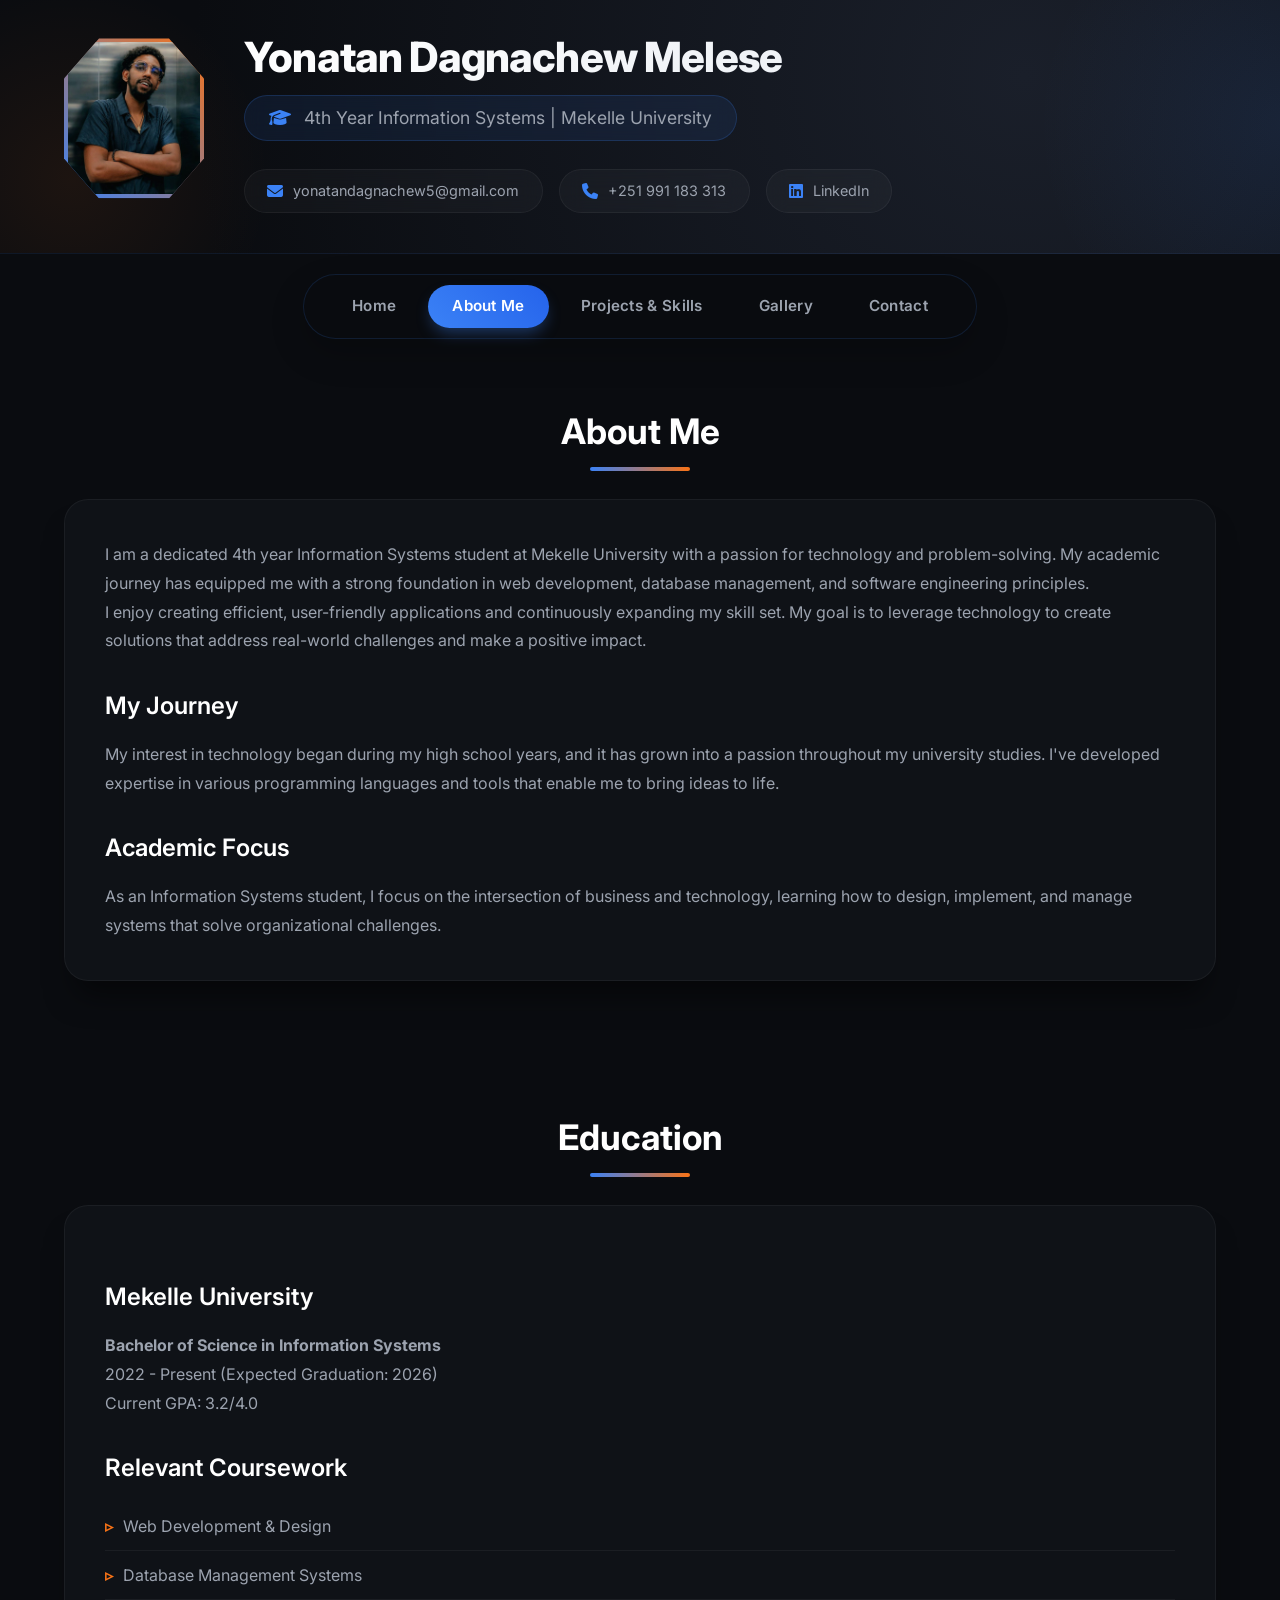
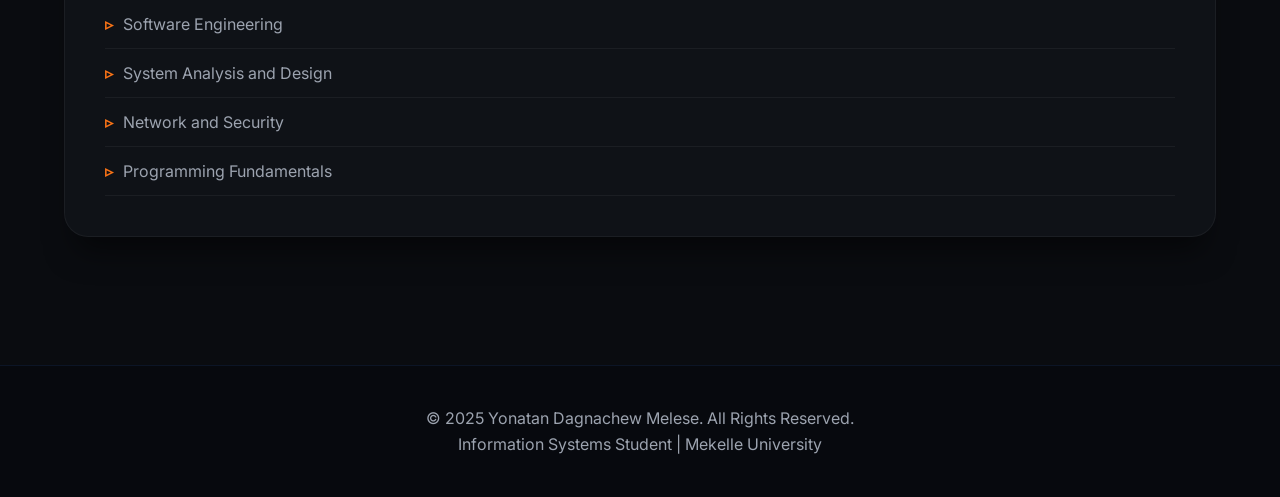
==== about-me.html @ 14392e96 "Initial commit - Portfolio 2026" ====
<!DOCTYPE html>
<html lang="en">
<head>
    <meta charset="UTF-8">
    <meta name="viewport" content="width=device-width, initial-scale=1.0">
    <title>About Me - Yonatan Dagnachew</title>
    <meta name="description" content="Learn about Yonatan Dagnachew Melese — his education, academic journey, and focus areas in Information Systems at Mekelle University.">
    <link rel="stylesheet" href="https://cdnjs.cloudflare.com/ajax/libs/font-awesome/6.4.0/css/all.min.css">
    <link rel="stylesheet" href="style.css">
</head>
<body>
      <header>
    <div class="container">
        <div class="profile-img">
            <img src="profile/my photo.jpg" alt="Yonatan Dagnachew">
        </div>
        <div class="header-info">
            <h1>Yonatan Dagnachew Melese</h1>
            <div class="subtitle">
                <i class="fas fa-graduation-cap" style="margin-right: 8px; color: var(--primary);"></i>
                4th Year Information Systems | Mekelle University
            </div>
            <div class="contact-info">
                <a href="mailto:yonatandagnachew5@gmail.com">
                    <i class="fas fa-envelope"></i> yonatandagnachew5@gmail.com
                </a>
                <a href="tel:+251991183313">
                    <i class="fas fa-phone"></i> +251 991 183 313
                </a>
                <a href="https://linkedin.com/in/yonatan-dagnachew" target="_blank" rel="noopener noreferrer">
                    <i class="fab fa-linkedin"></i> LinkedIn
                </a>
            </div>
        </div>
    </div>
</header>
    

    <nav>
        <button class="nav-toggle" aria-label="Toggle navigation" aria-expanded="false">
            <span></span>
            <span></span>
            <span></span>
        </button>
        <div class="nav-links">
            <a href="index.html">Home</a>
            <a href="about-me.html" class="active">About Me</a>
            <a href="project-skills.html">Projects & Skills</a>
            <a href="Gallery/gallery.html">Gallery</a>
            <a href="contact.html">Contact</a>
        </div>
    </nav>

    <main class="container">
        <section id="about">
            <h2>About Me</h2>
            <div class="about">
                <p>I am a dedicated 4th year Information Systems student at Mekelle University with a passion for technology and problem-solving. My academic journey has equipped me with a strong foundation in web development, database management, and software engineering principles.</p>
                
                <p>I enjoy creating efficient, user-friendly applications and continuously expanding my skill set. My goal is to leverage technology to create solutions that address real-world challenges and make a positive impact.</p>
                
                <h3>My Journey</h3>
                <p>My interest in technology began during my high school years, and it has grown into a passion throughout my university studies. I've developed expertise in various programming languages and tools that enable me to bring ideas to life.</p>
                
                <h3>Academic Focus</h3>
                <p>As an Information Systems student, I focus on the intersection of business and technology, learning how to design, implement, and manage systems that solve organizational challenges.</p>
            </div>
        </section>

        <section id="education">
            <h2>Education</h2>
            <div class="about">
                <h3>Mekelle University</h3>
                <p><strong>Bachelor of Science in Information Systems</strong><br>
                2022 - Present (Expected Graduation: 2026)<br>
                Current GPA: 3.2/4.0</p>
                
                <h3>Relevant Coursework</h3>
                <ul>
                    <li>Web Development & Design</li>
                    <li>Database Management Systems</li>
                    <li>Software Engineering</li>
                    <li>System Analysis and Design</li>
                    <li>Network and Security</li>
                    <li>Programming Fundamentals</li>
                </ul>
            </div>
        </section>
    </main>

    <footer>
        <div class="container">
            <p>&copy; 2025 Yonatan Dagnachew Melese. All Rights Reserved.</p>
            <p>Information Systems Student | Mekelle University</p>
        </div>
    </footer>
    <script src="nav.js"></script>
</body>
</html>
---- style.css ----
/* ===== MODERN PORTFOLIO - WITH YOUR PREFERRED PROFILE SHAPE ===== */
@import url('https://fonts.googleapis.com/css2?family=Inter:wght@300;400;600;700;800&display=swap');

* {
    margin: 0;
    padding: 0;
    box-sizing: border-box;
    font-family: 'Inter', sans-serif;
}

:root {
    --bg-dark: #0a0c10;
    --bg-card: #0f1217;
    --primary: #3b82f6;
    --primary-glow: #60a5fa;
    --accent: #f97316;
    --text-light: #f9fafb;
    --text-dim: #9ca3af;
    --glass-bg: rgba(255, 255, 255, 0.03);
    --glass-border: rgba(255, 255, 255, 0.05);
    --shadow: 0 25px 30px -12px rgba(0, 0, 0, 0.5);
    --border-glow: 0 0 15px rgba(59, 130, 246, 0.3);
}

body {
    background-color: var(--bg-dark);
    color: var(--text-light);
    line-height: 1.6;
}

.container {
    max-width: 1200px;
    margin: 0 auto;
    padding: 0 24px;
}

/* ===== MODERN HEADER - WITH YOUR PREFERRED SHAPE ===== */
header {
    background: radial-gradient(circle at 80% 30%, #1a1f2a, #0a0c10 80%);
    padding: 1.5rem 0 2.5rem 0;
    border-bottom: 1px solid rgba(59, 130, 246, 0.1);
    position: relative;
    overflow: hidden;
}

/* Animated gradient orbs */
header::before {
    content: '';
    position: absolute;
    top: -50%;
    right: -20%;
    width: 500px;
    height: 500px;
    background: radial-gradient(circle, rgba(59, 130, 246, 0.1), transparent 70%);
    border-radius: 50%;
    z-index: 0;
}

header::after {
    content: '';
    position: absolute;
    bottom: -50%;
    left: -10%;
    width: 400px;
    height: 400px;
    background: radial-gradient(circle, rgba(249, 115, 22, 0.08), transparent 70%);
    border-radius: 50%;
    z-index: 0;
}

header .container {
    display: flex;
    align-items: center;
    gap: 40px;
    position: relative;
    z-index: 2;
    flex-wrap: wrap;
}

/* YOUR PREFERRED PROFILE SHAPE - HEXAGON/CUT SHAPE - NOW FIXED */
.profile-img {
    width: 140px;
    height: 160px;
    clip-path: polygon(25% 0%, 75% 0%, 100% 25%, 100% 75%, 75% 100%, 25% 100%, 0% 75%, 0% 25%);
    border: 4px solid transparent;
    background: linear-gradient(45deg, var(--primary), var(--accent)) border-box;
    overflow: hidden;
    transition: all 0.4s ease;
    flex-shrink: 0;
    box-shadow: 0 0 30px rgba(59, 130, 246, 0.3);
}

.profile-img:hover {
    transform: scale(1.05) rotate(2deg);
    box-shadow: 0 0 40px rgba(249, 115, 22, 0.4);
}

.profile-img img {
    width: 100%;
    height: 100%;
    object-fit: cover;
    display: block;
}

.header-info {
    flex: 1;
}

h1 {
    font-size: 2.6rem;
    font-weight: 800;
    background: linear-gradient(135deg, #ffffff, #e2e8f0);
    -webkit-background-clip: text;
    -webkit-text-fill-color: transparent;
    margin-bottom: 0.3rem;
    letter-spacing: -0.02em;
}

.subtitle {
    font-size: 1.1rem;
    color: var(--text-dim);
    font-weight: 400;
    margin-bottom: 1.2rem;
    display: inline-block;
    background: rgba(59, 130, 246, 0.1);
    padding: 0.5rem 1.5rem;
    border-radius: 100px;
    backdrop-filter: blur(10px);
    border: 1px solid rgba(59, 130, 246, 0.2);
}

.contact-info {
    display: flex;
    flex-wrap: wrap;
    gap: 1rem;
    margin-top: 0.5rem;
}

.contact-info a {
    color: var(--text-dim);
    text-decoration: none;
    font-size: 0.9rem;
    display: inline-flex;
    align-items: center;
    gap: 10px;
    padding: 0.6rem 1.4rem;
    background: var(--glass-bg);
    border-radius: 100px;
    border: 1px solid var(--glass-border);
    backdrop-filter: blur(10px);
    transition: all 0.3s ease;
}

.contact-info a i {
    color: var(--primary);
    font-size: 1rem;
}

.contact-info a:hover {
    background: rgba(59, 130, 246, 0.1);
    border-color: var(--primary);
    color: white;
    transform: translateY(-3px);
    box-shadow: 0 10px 20px -5px rgba(59, 130, 246, 0.3);
}

/* ===== MODERN GLASS NAVIGATION ===== */
nav {
    background: rgba(10, 12, 16, 0.85);
    backdrop-filter: blur(20px);
    -webkit-backdrop-filter: blur(20px);
    padding: 0.6rem 1.5rem;
    position: sticky;
    top: 20px;
    z-index: 100;
    margin: 20px auto 0;
    width: fit-content;
    border-radius: 100px;
    border: 1px solid rgba(59, 130, 246, 0.15);
    box-shadow: 0 15px 35px rgba(0, 0, 0, 0.2);
    display: flex;
    align-items: center;
    gap: 0.5rem;
}

/* hamburger button — hidden on desktop */
.nav-toggle {
    display: none;
    flex-direction: column;
    justify-content: center;
    align-items: center;
    gap: 5px;
    width: 40px;
    height: 40px;
    background: none;
    border: none;
    cursor: pointer;
    padding: 4px;
    border-radius: 10px;
    transition: background 0.2s;
}

.nav-toggle:hover {
    background: rgba(59, 130, 246, 0.15);
}

.nav-toggle span {
    display: block;
    width: 22px;
    height: 2px;
    background: var(--text-light);
    border-radius: 2px;
    transition: all 0.3s ease;
    transform-origin: center;
}

/* X animation when open */
.nav-toggle.open span:nth-child(1) {
    transform: translateY(7px) rotate(45deg);
}
.nav-toggle.open span:nth-child(2) {
    opacity: 0;
    transform: scaleX(0);
}
.nav-toggle.open span:nth-child(3) {
    transform: translateY(-7px) rotate(-45deg);
}

.nav-links {
    display: flex;
    gap: 0.5rem;
    flex-wrap: wrap;
    justify-content: center;
}

nav a {
    color: var(--text-dim);
    text-decoration: none;
    font-weight: 600;
    font-size: 0.95rem;
    padding: 0.6rem 1.5rem;
    border-radius: 100px;
    transition: all 0.25s ease;
    letter-spacing: 0.3px;
    white-space: nowrap;
}

nav a:hover {
    color: white;
    background: rgba(59, 130, 246, 0.15);
}

nav a.active {
    color: white;
    background: linear-gradient(45deg, var(--primary), #2563eb);
    box-shadow: 0 8px 16px -4px rgba(59, 130, 246, 0.4);
}

/* ===== MOBILE NAV ===== */
@media (max-width: 640px) {
    nav {
        width: calc(100% - 32px);
        border-radius: 20px;
        top: 12px;
        padding: 0.6rem 1rem;
        flex-direction: column;
        align-items: stretch;
        gap: 0;
    }

    .nav-toggle {
        display: flex;
        align-self: flex-end;
    }

    .nav-links {
        display: none;
        flex-direction: column;
        gap: 0.3rem;
        padding-bottom: 0.5rem;
    }

    .nav-links.open {
        display: flex;
    }

    nav a {
        padding: 0.75rem 1rem;
        border-radius: 12px;
        font-size: 0.95rem;
        text-align: left;
    }
}

/* ===== SECTIONS ===== */
section {
    padding: 4rem 0;
}

section h2 {
    text-align: center;
    font-size: 2.2rem;
    font-weight: 700;
    margin-bottom: 2.5rem;
    color: white;
    position: relative;
}

section h2::after {
    content: '';
    position: absolute;
    bottom: -12px;
    left: 50%;
    transform: translateX(-50%);
    width: 100px;
    height: 4px;
    background: linear-gradient(90deg, var(--primary), var(--accent));
    border-radius: 4px;
}

.about {
    background: var(--bg-card);
    border-radius: 24px;
    padding: 2.5rem;
    box-shadow: var(--shadow);
    border: 1px solid rgba(255, 255, 255, 0.05);
    backdrop-filter: blur(10px);
    color: var(--text-dim);
    line-height: 1.8;
}

.about h3 {
    color: white;
    margin: 1.8rem 0 0.8rem 0;
    font-size: 1.5rem;
    font-weight: 600;
}

.about ul {
    list-style: none;
    padding: 0;
}

.about ul li {
    padding: 0.6rem 0;
    border-bottom: 1px solid rgba(255,255,255,0.05);
    display: flex;
    align-items: center;
    gap: 10px;
}

.about ul li::before {
    content: "▹";
    color: var(--accent);
    font-weight: bold;
}

/* ===== SKILLS CARDS ===== */
.skills-container {
    display: grid;
    grid-template-columns: repeat(auto-fit, minmax(300px, 1fr));
    gap: 2rem;
    margin-top: 2rem;
}

.skill-category {
    background: var(--bg-card);
    border-radius: 24px;
    padding: 2rem;
    box-shadow: var(--shadow);
    border: 1px solid rgba(255, 255, 255, 0.05);
    transition: transform 0.4s ease, border-color 0.3s;
}

.skill-category:hover {
    transform: translateY(-8px);
    border-color: var(--primary);
    box-shadow: 0 0 30px rgba(59, 130, 246, 0.15);
}

.skill-category h3 {
    color: var(--primary);
    margin-bottom: 1.5rem;
    display: flex;
    align-items: center;
    gap: 0.8rem;
    font-size: 1.4rem;
    font-weight: 700;
}

.skills-list {
    display: flex;
    flex-wrap: wrap;
    gap: 0.8rem;
}

.skill {
    background: rgba(59, 130, 246, 0.08);
    padding: 0.6rem 1.2rem;
    border-radius: 40px;
    font-size: 0.9rem;
    display: flex;
    align-items: center;
    gap: 0.6rem;
    color: var(--text-dim);
    border: 1px solid rgba(59, 130, 246, 0.2);
    transition: all 0.3s;
}

.skill:hover {
    background: var(--primary);
    color: black;
    border-color: var(--primary);
    transform: scale(1.05);
}

.skill i {
    color: inherit;
}

/* ===== PROJECTS GRID ===== */
.projects-grid {
    display: grid;
    grid-template-columns: repeat(auto-fit, minmax(340px, 1fr));
    gap: 2.5rem;
    margin-top: 2.5rem;
}

.project {
    background: var(--bg-card);
    border-radius: 24px;
    overflow: hidden;
    box-shadow: var(--shadow);
    border: 1px solid rgba(255,255,255,0.05);
    transition: all 0.4s;
    display: flex;
    flex-direction: column;
}

.project:hover {
    transform: translateY(-10px);
    border-color: var(--primary);
    box-shadow: 0 0 40px rgba(59, 130, 246, 0.2);
}

.project-img {
    background: linear-gradient(145deg, #0b1a2a, #0f1e2e);
    padding: 1.5rem;
    display: flex;
    flex-direction: column;
    gap: 12px;
}

/* Gallery image grid inside projects */
.project-img .image-row {
    display: grid;
    grid-template-columns: 1fr 1fr;
    gap: 12px;
}

.project-img img {
    width: 100%;
    height: 110px;
    object-fit: cover;
    border-radius: 12px;
    border: 2px solid rgba(255,255,255,0.1);
    transition: all 0.4s;
    box-shadow: 0 6px 10px rgba(0,0,0,0.3);
    cursor: pointer;
}

.project-img img:hover {
    transform: scale(1.05);
    border-color: var(--primary);
    box-shadow: 0 0 25px var(--primary);
    z-index: 2;
}

/* Clickable image links */
.project-img a {
    display: block;
    width: 100%;
    text-decoration: none;
}

.project-img a img {
    width: 100%;
    height: 110px;
    object-fit: cover;
    border-radius: 12px;
    border: 2px solid rgba(255,255,255,0.1);
    transition: all 0.4s;
}

.project-img a:hover img {
    transform: scale(1.05);
    border-color: var(--primary);
    box-shadow: 0 0 25px var(--primary);
}

.project-content {
    padding: 2rem;
    flex: 1;
}

.project h3 {
    color: white;
    font-size: 1.6rem;
    font-weight: 700;
    margin-bottom: 0.8rem;
}

.project p {
    color: var(--text-dim);
    margin-bottom: 1.2rem;
    font-size: 0.95rem;
}

.project-tech {
    display: flex;
    flex-wrap: wrap;
    gap: 0.6rem;
}

.tech-tag {
    background: rgba(249, 115, 22, 0.1);
    color: var(--accent);
    padding: 0.3rem 1rem;
    border-radius: 30px;
    font-size: 0.75rem;
    font-weight: 600;
    border: 1px solid rgba(249, 115, 22, 0.3);
    letter-spacing: 0.5px;
}

/* ===== CERTIFICATES ===== */
.certificates-container {
    display: grid;
    grid-template-columns: repeat(auto-fit, minmax(300px, 1fr));
    gap: 2rem;
    margin-top: 2rem;
}

.certificate {
    background: var(--bg-card);
    border-radius: 24px;
    overflow: hidden;
    box-shadow: var(--shadow);
    border: 1px solid rgba(255,255,255,0.05);
    transition: all 0.4s;
}

.certificate:hover {
    transform: translateY(-8px);
    border-color: var(--accent);
}

.certificate-img {
    height: 140px;
    background: linear-gradient(145deg, #162b36, #0f1e2e);
    display: flex;
    align-items: center;
    justify-content: center;
    color: var(--primary);
    font-size: 3rem;
}

.certificate-content {
    padding: 2rem;
}

.certificate h3 {
    color: white;
    font-size: 1.3rem;
    margin-bottom: 1rem;
}

.certificate p {
    color: var(--text-dim);
    margin-bottom: 0.6rem;
    font-size: 0.9rem;
}

.view-certificate {
    display: inline-block;
    margin-top: 1.2rem;
    padding: 0.7rem 1.5rem;
    background: linear-gradient(45deg, var(--primary), #2563eb);
    color: white;
    text-decoration: none;
    border-radius: 40px;
    font-size: 0.85rem;
    font-weight: 600;
    transition: all 0.3s;
    border: none;
    box-shadow: 0 6px 14px rgba(59, 130, 246, 0.2);
}

.view-certificate:hover {
    background: linear-gradient(45deg, var(--accent), #ea580c);
    transform: scale(1.05);
    box-shadow: 0 0 25px var(--accent);
}

/* ===== CONTACT FORM ===== */
.contact-form-section {
    margin-top: 3rem;
}

.contact-form {
    background: var(--bg-card);
    padding: 2.5rem;
    border-radius: 28px;
    box-shadow: var(--shadow);
    border: 1px solid rgba(255,255,255,0.05);
}

.form-row {
    display: grid;
    grid-template-columns: 1fr 1fr;
    gap: 1.5rem;
    margin-bottom: 1.5rem;
}

.form-group {
    margin-bottom: 1.8rem;
}

.form-group label {
    display: block;
    margin-bottom: 0.6rem;
    font-weight: 600;
    color: white;
    font-size: 0.95rem;
}

.form-group input,
.form-group textarea {
    width: 100%;
    padding: 1rem 1.2rem;
    background: rgba(0,0,0,0.3);
    border: 2px solid rgba(255,255,255,0.1);
    border-radius: 16px;
    font-size: 1rem;
    color: white;
    transition: all 0.3s;
}

.form-group input:focus,
.form-group textarea:focus {
    outline: none;
    border-color: var(--primary);
    background: rgba(59, 130, 246, 0.05);
    box-shadow: 0 0 0 4px rgba(59, 130, 246, 0.1);
}

.submit-btn {
    background: linear-gradient(45deg, var(--primary), #2563eb);
    color: white;
    padding: 1rem 2.2rem;
    border: none;
    border-radius: 40px;
    font-size: 1.1rem;
    font-weight: 700;
    cursor: pointer;
    transition: all 0.4s;
    display: inline-flex;
    align-items: center;
    gap: 12px;
    box-shadow: 0 10px 20px rgba(59, 130, 246, 0.3);
}

.submit-btn:hover {
    background: linear-gradient(45deg, var(--accent), #ea580c);
    transform: scale(1.05);
    box-shadow: 0 0 30px var(--accent);
}

.contact-link {
    color: var(--primary);
    text-decoration: none;
    font-weight: bold;
    display: inline-block;
    margin-top: 0.5rem;
    font-size: 1.1rem;
    transition: all 0.3s;
}

.contact-link:hover {
    color: var(--accent);
    transform: translateX(5px);
}

/* ===== ENHANCED GITHUB SECTION WITH STATS AND CARDS ===== */
.github-section {
    text-align: center;
    background: linear-gradient(145deg, #1a2234, #0f172a);
    padding: 3rem;
    border-radius: 40px;
    margin-top: 3rem;
    border: 1px solid rgba(59,130,246,0.2);
    position: relative;
    overflow: hidden;
}

/* Animated background effect */
.github-section::before {
    content: '';
    position: absolute;
    top: -50%;
    right: -20%;
    width: 400px;
    height: 400px;
    background: radial-gradient(circle, rgba(59, 130, 246, 0.1), transparent 70%);
    border-radius: 50%;
    z-index: 0;
}

.github-section::after {
    content: '';
    position: absolute;
    bottom: -50%;
    left: -10%;
    width: 300px;
    height: 300px;
    background: radial-gradient(circle, rgba(249, 115, 22, 0.08), transparent 70%);
    border-radius: 50%;
    z-index: 0;
}

.github-section > * {
    position: relative;
    z-index: 2;
}

.github-section h2 {
    font-size: 2.5rem;
    margin-bottom: 1rem;
    color: white;
    position: relative;
    display: inline-block;
}

.github-section h2::after {
    content: '';
    position: absolute;
    bottom: -10px;
    left: 50%;
    transform: translateX(-50%);
    width: 80px;
    height: 3px;
    background: linear-gradient(90deg, var(--primary), var(--accent));
    border-radius: 3px;
}

.github-section > p {
    font-size: 1.2rem;
    color: var(--text-dim);
    margin-bottom: 2rem;
    max-width: 600px;
    margin-left: auto;
    margin-right: auto;
}

/* GitHub Stats Card */
.github-stats {
    margin: 2rem auto;
    max-width: 500px;
    transition: transform 0.3s ease;
}

.github-stats:hover {
    transform: translateY(-5px);
}

.github-stats img {
    width: 100%;
    border-radius: 16px;
    box-shadow: 0 20px 30px -10px rgba(0, 0, 0, 0.5);
    border: 2px solid rgba(59, 130, 246, 0.3);
    transition: all 0.3s ease;
}

.github-stats img:hover {
    border-color: var(--primary);
    box-shadow: 0 0 30px rgba(59, 130, 246, 0.4);
}

/* GitHub Button */
.github-btn {
    display: inline-flex;
    align-items: center;
    justify-content: center;
    gap: 12px;
    padding: 1rem 2.5rem;
    background: linear-gradient(45deg, var(--primary), #2563eb);
    color: white;
    text-decoration: none;
    border-radius: 50px;
    font-weight: 700;
    font-size: 1.1rem;
    transition: all 0.3s ease;
    margin: 1.5rem 0;
    border: none;
    box-shadow: 0 10px 20px rgba(59, 130, 246, 0.3);
    position: relative;
    overflow: hidden;
}

.github-btn::before {
    content: '';
    position: absolute;
    top: 0;
    left: -100%;
    width: 100%;
    height: 100%;
    background: linear-gradient(90deg, transparent, rgba(255, 255, 255, 0.2), transparent);
    transition: left 0.5s ease;
}

.github-btn:hover {
    background: linear-gradient(45deg, var(--accent), #ea580c);
    transform: translateY(-3px) scale(1.05);
    box-shadow: 0 15px 30px rgba(249, 115, 22, 0.4);
}

.github-btn:hover::before {
    left: 100%;
}

.github-btn i {
    font-size: 1.3rem;
}

/* Featured Repositories Section */
.github-repos {
    margin-top: 3rem;
    text-align: left;
}

.github-repos h3 {
    font-size: 1.8rem;
    color: white;
    margin-bottom: 2rem;
    text-align: center;
    position: relative;
    display: inline-block;
    left: 50%;
    transform: translateX(-50%);
}

.github-repos h3::after {
    content: '';
    position: absolute;
    bottom: -8px;
    left: 0;
    width: 100%;
    height: 3px;
    background: linear-gradient(90deg, var(--primary), transparent);
    border-radius: 3px;
}

.repo-grid {
    display: grid;
    grid-template-columns: repeat(auto-fit, minmax(280px, 1fr));
    gap: 1.8rem;
    max-width: 1000px;
    margin: 0 auto;
}

.repo-card {
    background: rgba(255, 255, 255, 0.05);
    backdrop-filter: blur(10px);
    -webkit-backdrop-filter: blur(10px);
    padding: 2rem;
    border-radius: 24px;
    border: 1px solid rgba(59, 130, 246, 0.2);
    transition: all 0.4s ease;
    position: relative;
    overflow: hidden;
}

.repo-card::before {
    content: '';
    position: absolute;
    top: 0;
    left: 0;
    right: 0;
    height: 4px;
    background: linear-gradient(90deg, var(--primary), var(--accent));
    transform: scaleX(0);
    transition: transform 0.4s ease;
}

.repo-card:hover {
    transform: translateY(-8px);
    border-color: var(--primary);
    box-shadow: 0 20px 30px -10px rgba(59, 130, 246, 0.3);
    background: rgba(255, 255, 255, 0.08);
}

.repo-card:hover::before {
    transform: scaleX(1);
}

.repo-card i {
    font-size: 2.5rem;
    color: var(--primary);
    margin-bottom: 1.2rem;
    background: rgba(59, 130, 246, 0.1);
    padding: 0.8rem;
    border-radius: 16px;
}

.repo-card h4 {
    font-size: 1.3rem;
    color: white;
    margin-bottom: 0.8rem;
    font-weight: 700;
}

.repo-card p {
    color: var(--text-dim);
    font-size: 0.95rem;
    margin-bottom: 1.5rem;
    line-height: 1.6;
}

.repo-stats {
    display: flex;
    gap: 1rem;
    margin-bottom: 1.5rem;
    font-size: 0.85rem;
    color: var(--text-dim);
}

.repo-stats span {
    display: flex;
    align-items: center;
    gap: 5px;
}

.repo-stats i {
    font-size: 0.9rem;
    margin: 0;
    padding: 0;
    background: none;
    color: var(--accent);
}

.repo-card a {
    display: inline-flex;
    align-items: center;
    gap: 8px;
    color: var(--primary);
    text-decoration: none;
    font-weight: 600;
    font-size: 0.95rem;
    transition: all 0.3s ease;
}

.repo-card a:hover {
    color: var(--accent);
    gap: 12px;
}

.repo-card a i {
    font-size: 0.8rem;
    margin: 0;
    padding: 0;
    background: none;
    transition: transform 0.3s ease;
}

.repo-card a:hover i {
    transform: translateX(5px);
}

/* Alternative Simple Version */
.github-section.simple-version {
    background: linear-gradient(145deg, #1a2234, #0f172a);
    padding: 3rem;
    border-radius: 40px;
    text-align: center;
}

.github-section.simple-version a {
    display: inline-flex;
    align-items: center;
    gap: 12px;
    padding: 1rem 2.5rem;
    background: rgba(59, 130, 246, 0.1);
    color: white;
    text-decoration: none;
    border-radius: 50px;
    font-weight: 600;
    border: 2px solid var(--primary);
    transition: all 0.3s ease;
    margin-top: 1.5rem;
}

.github-section.simple-version a:hover {
    background: var(--primary);
    color: black;
    transform: translateY(-3px);
    box-shadow: 0 0 30px var(--primary);
}

.github-section.simple-version i {
    font-size: 1.5rem;
}

/* ===== COMING SOON ===== */
.coming-soon {
    text-align: center;
    margin-top: 2rem;
    margin-bottom: 2rem;
    padding: 3rem;
    background: linear-gradient(145deg, #1a2234, #0f172a);
    border-radius: 40px;
    border: 1px solid rgba(59,130,246,0.2);
}

.coming-soon i {
    font-size: 3rem;
    color: var(--primary);
    margin-bottom: 1rem;
}

.coming-soon h3 {
    color: white;
    font-size: 1.8rem;
    margin-bottom: 0.5rem;
}

.coming-soon p {
    color: var(--text-dim);
    max-width: 600px;
    margin: 0 auto;
}

/* ===== FOOTER ===== */
footer {
    background: #07090e;
    color: var(--text-dim);
    text-align: center;
    padding: 2.5rem 0;
    margin-top: 4rem;
    border-top: 1px solid rgba(59,130,246,0.1);
}

/* ===== LIGHTBOX ===== */
.lightbox {
    display: none;
    position: fixed;
    top: 0;
    left: 0;
    width: 100%;
    height: 100%;
    background: rgba(0,0,0,0.95);
    z-index: 1000;
    justify-content: center;
    align-items: center;
    flex-direction: column;
}

.lightbox.active {
    display: flex;
}

.lightbox img {
    max-width: 90%;
    max-height: 80%;
    object-fit: contain;
    border-radius: 8px;
    border: 2px solid var(--primary);
    box-shadow: 0 0 40px rgba(59,130,248,0.3);
}

.lightbox-close {
    position: absolute;
    top: 30px;
    right: 50px;
    color: white;
    font-size: 40px;
    cursor: pointer;
    transition: 0.3s;
}

.lightbox-close:hover {
    color: var(--accent);
    transform: scale(1.2);
}

.lightbox-caption {
    color: white;
    margin-top: 20px;
    font-size: 1.2rem;
}

/* Social media icons */
.social-links {
    display: flex;
    justify-content: center;
    gap: 2rem;
    margin-top: 2rem;
    flex-wrap: wrap;
}

.social-links a {
    color: var(--text-dim);
    font-size: 3rem;
    transition: all 0.3s;
    display: inline-block;
}

.social-links a:hover {
    color: var(--primary);
    transform: translateY(-5px) scale(1.1);
    text-shadow: 0 0 20px var(--primary);
}

/* ===== RESPONSIVE DESIGN ===== */
@media (max-width: 992px) {
    h1 {
        font-size: 2.2rem;
    }
    
    .projects-grid {
        grid-template-columns: repeat(auto-fit, minmax(300px, 1fr));
    }
}

@media (max-width: 768px) {
    header .container {
        flex-direction: column;
        text-align: center;
        gap: 20px;
    }
    
    .contact-info {
        justify-content: center;
    }
    
    h1 {
        font-size: 2rem;
    }
    
    .subtitle {
        font-size: 1rem;
        padding: 0.4rem 1.2rem;
    }
    
    .profile-img {
        width: 120px;
        height: 140px;
    }
    
    nav {
        border-radius: 20px;
        width: 90%;
        padding: 0.8rem;
    }
    
    nav a {
        padding: 0.5rem 1rem;
        font-size: 0.85rem;
    }
    section h2 {
        font-size: 1.8rem;
    }
    
    .skills-container, 
    .projects-grid, 
    .certificates-container {
        grid-template-columns: 1fr;
    }
    
    .form-row {
        grid-template-columns: 1fr;
        gap: 0;
    }
    
    .project-img .image-row {
        grid-template-columns: 1fr;
    }
    
    .project-img a img {
        height: 180px;
    }
    
    .lightbox-close {
        top: 20px;
        right: 30px;
        font-size: 35px;
    }
    
    /* GitHub section responsive */
    .github-section {
        padding: 2rem 1.5rem;
    }
    
    .github-section h2 {
        font-size: 2rem;
    }
    
    .github-section > p {
        font-size: 1rem;
    }
    
    .repo-grid {
        grid-template-columns: 1fr;
        gap: 1.2rem;
    }
    
    .repo-card {
        padding: 1.5rem;
    }
    
    .github-btn {
        padding: 0.8rem 2rem;
        font-size: 1rem;
    }
}

@media (max-width: 480px) {
    h1 {
        font-size: 1.8rem;
    }
    
    .container {
        padding: 0 16px;
    }
    
    nav a {
        padding: 0.4rem 0.8rem;
        font-size: 0.8rem;
    }
    
    .contact-info a {
        padding: 0.5rem 1rem;
        font-size: 0.8rem;
        width: 100%;
        justify-content: center;
    }
    
    .project-img a img {
        height: 160px;
    }
    
    .github-section,
    .coming-soon {
        padding: 1.5rem 1rem;
    }
    
    .github-section h2 {
        font-size: 1.6rem;
    }
    
    .repo-stats {
        flex-wrap: wrap;
    }
    
    .github-stats img {
        border-radius: 12px;
    }
    
    .github-section.simple-version {
        padding: 2rem 1.5rem;
    }
}

/* ===== SOCIAL CARDS SECTION ===== */
.socials-section {
    margin-top: 3rem;
}

.socials-section h2 {
    text-align: center;
    font-size: 2.2rem;
    font-weight: 700;
    color: white;
    margin-bottom: 0.8rem;
}

.socials-subtitle {
    text-align: center;
    color: var(--text-dim);
    font-size: 1.05rem;
    margin-bottom: 2.5rem;
}

.socials-grid {
    display: flex;
    flex-direction: column;
    gap: 1.2rem;
    max-width: 700px;
    margin: 0 auto;
}

.social-card {
    display: flex;
    align-items: center;
    gap: 1.5rem;
    background: var(--bg-card);
    border: 1px solid rgba(255, 255, 255, 0.05);
    border-radius: 20px;
    padding: 1.4rem 1.8rem;
    text-decoration: none;
    transition: all 0.3s ease;
    position: relative;
    overflow: hidden;
}

.social-card:hover {
    transform: translateX(8px);
    border-color: var(--primary);
    box-shadow: 0 10px 30px rgba(59, 130, 246, 0.15);
}

.social-icon {
    width: 56px;
    height: 56px;
    border-radius: 16px;
    display: flex;
    align-items: center;
    justify-content: center;
    font-size: 1.6rem;
    flex-shrink: 0;
    color: white;
}

.github-color    { background: #24292e; }
.linkedin-color  { background: #0077b5; }
.instagram-color { background: linear-gradient(45deg, #f09433, #e6683c, #dc2743, #cc2366, #bc1888); }
.gmail-color     { background: #ea4335; }
.whatsapp-color  { background: #25d366; }

.social-info {
    flex: 1;
}

.social-info h3 {
    color: white;
    font-size: 1.1rem;
    font-weight: 700;
    margin-bottom: 0.2rem;
}

.social-info p {
    color: var(--text-dim);
    font-size: 0.85rem;
    margin-bottom: 0.2rem;
}

.social-info span {
    color: var(--primary);
    font-size: 0.8rem;
    font-weight: 500;
}

.social-arrow {
    color: var(--text-dim);
    font-size: 1rem;
    transition: all 0.3s ease;
}

.social-card:hover .social-arrow {
    color: var(--primary);
    transform: translateX(4px);
}

@media (max-width: 480px) {
    .social-card {
        padding: 1.1rem 1.2rem;
        gap: 1rem;
    }

    .social-icon {
        width: 46px;
        height: 46px;
        font-size: 1.3rem;
        border-radius: 12px;
    }

    .social-info h3 {
        font-size: 1rem;
    }

    .social-info span {
        font-size: 0.75rem;
    }
}
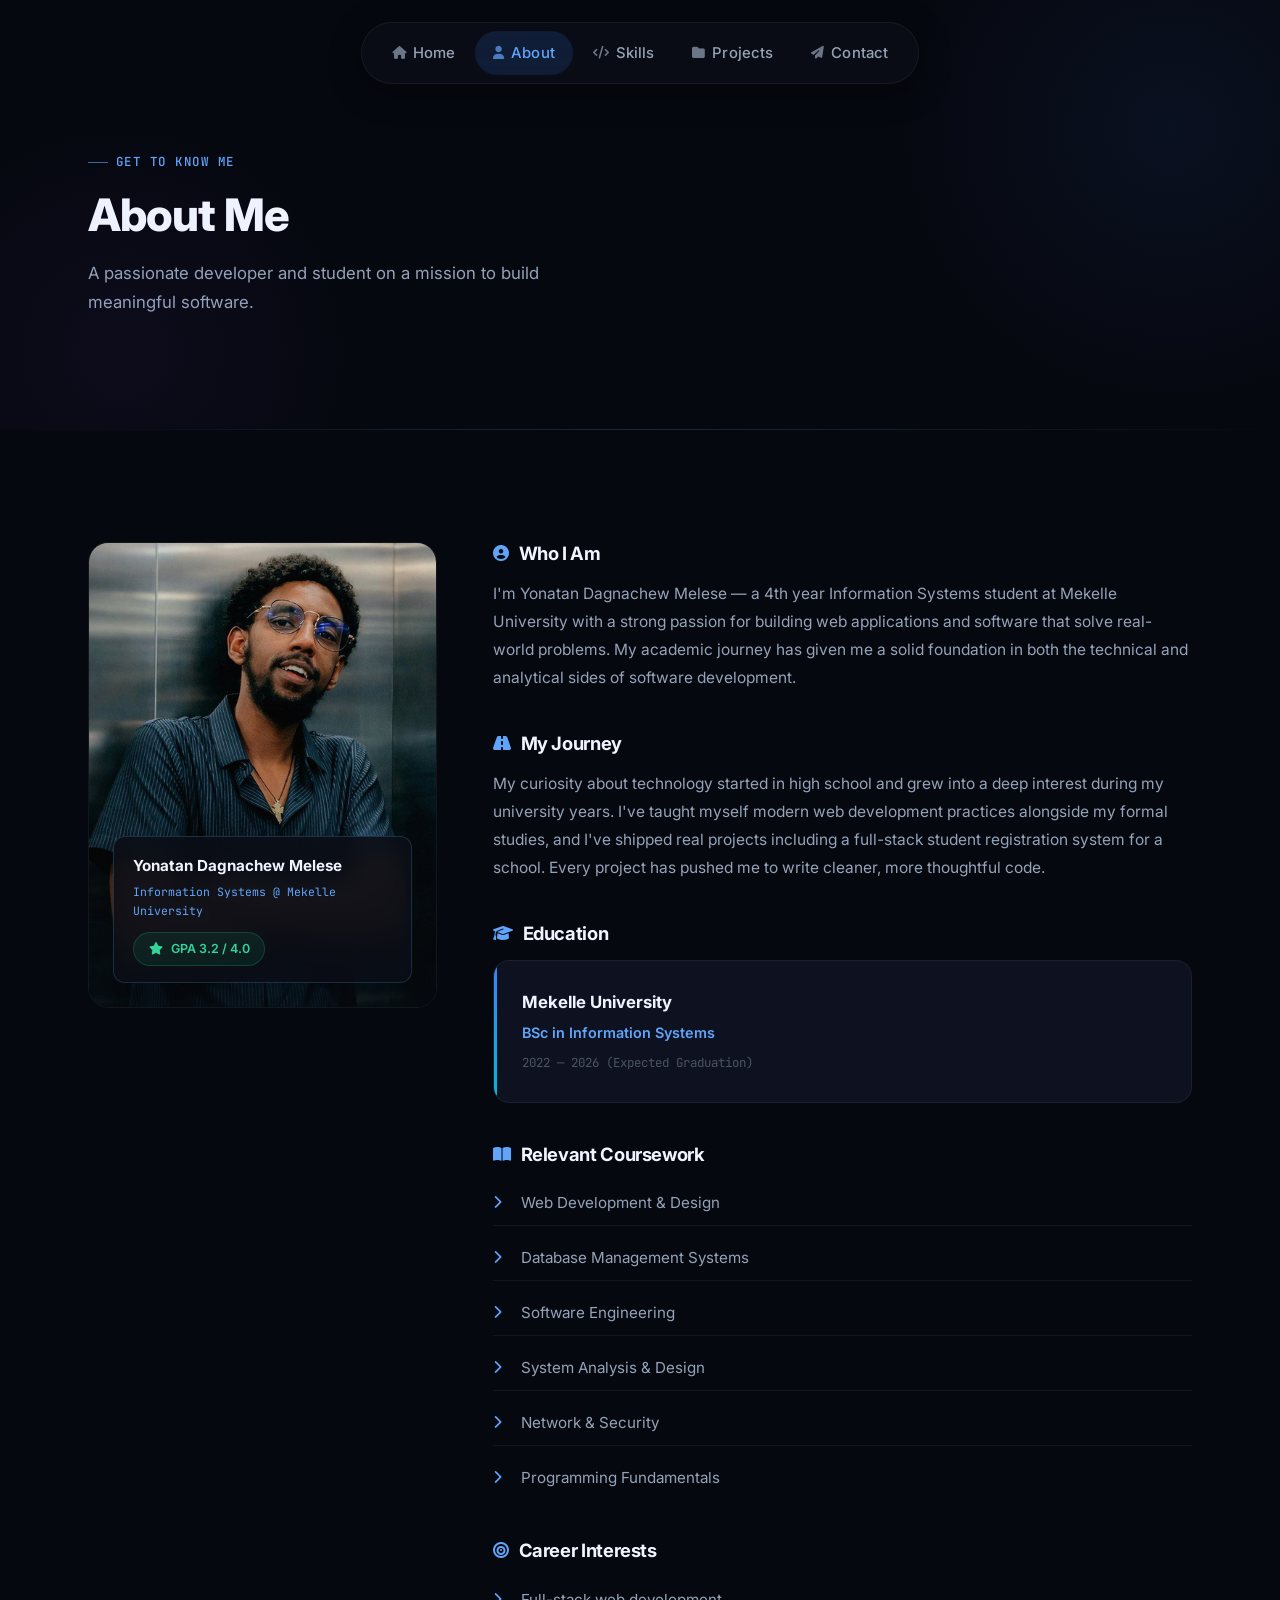
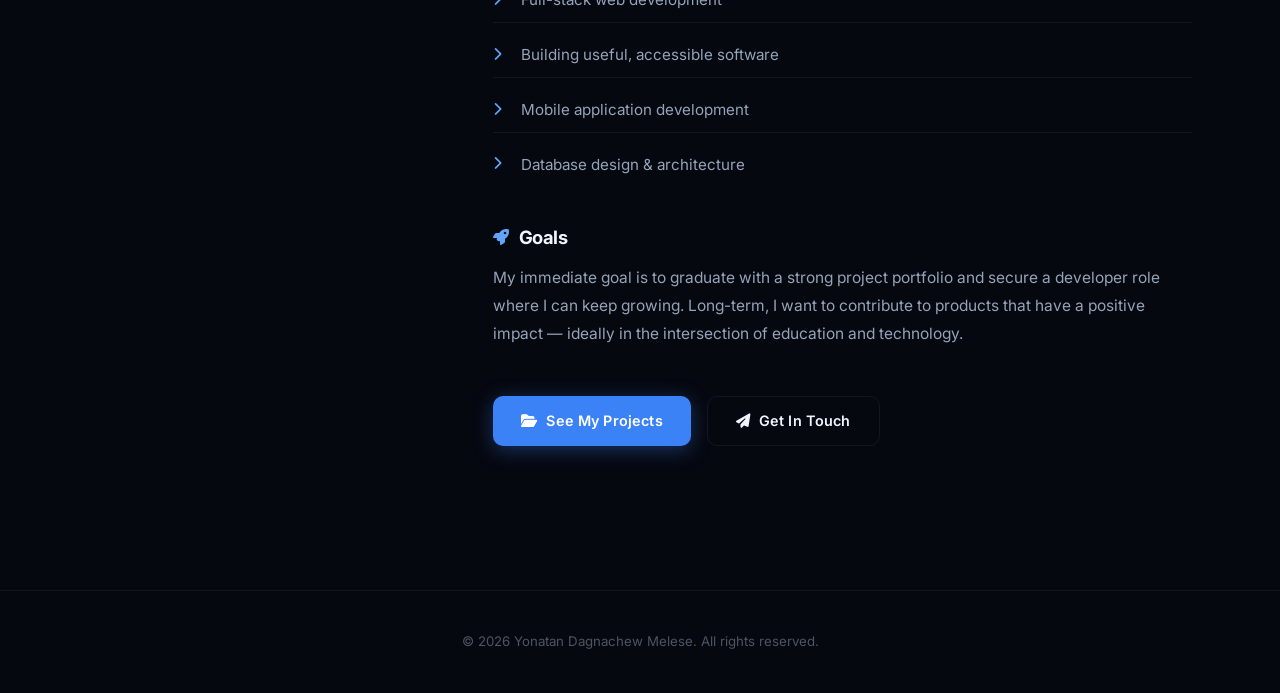
==== commit ab7d0b96: "Redesign: premium portfolio with projects, skills, gallery merge, new nav & card layouts" ====
--- a/about-me.html
+++ b/about-me.html
@@ -1,99 +1,158 @@
 <!DOCTYPE html>
 <html lang="en">
 <head>
-    <meta charset="UTF-8">
-    <meta name="viewport" content="width=device-width, initial-scale=1.0">
-    <title>About Me - Yonatan Dagnachew</title>
-    <meta name="description" content="Learn about Yonatan Dagnachew Melese — his education, academic journey, and focus areas in Information Systems at Mekelle University.">
-    <link rel="stylesheet" href="https://cdnjs.cloudflare.com/ajax/libs/font-awesome/6.4.0/css/all.min.css">
-    <link rel="stylesheet" href="style.css">
+  <meta charset="UTF-8">
+  <meta name="viewport" content="width=device-width, initial-scale=1.0">
+  <title>About — Yonatan Dagnachew</title>
+  <meta name="description" content="Learn about Yonatan Dagnachew Melese — education, background, and development journey.">
+  <link rel="stylesheet" href="https://cdnjs.cloudflare.com/ajax/libs/font-awesome/6.4.0/css/all.min.css">
+  <link rel="stylesheet" href="style.css">
 </head>
 <body>
-      <header>
+
+  <!-- NAVBAR -->
+  <nav id="navbar">
     <div class="container">
-        <div class="profile-img">
+      <div class="nav-inner">
+        <button class="nav-toggle" aria-label="Toggle navigation" aria-expanded="false">
+          <span></span><span></span><span></span>
+        </button>
+        <div class="nav-pill">
+          <ul class="nav-links" role="list">
+            <li><a href="index.html"><i class="fas fa-house"></i> Home</a></li>
+            <li><a href="about-me.html" class="active"><i class="fas fa-user"></i> About</a></li>
+            <li><a href="project-skills.html"><i class="fas fa-code"></i> Skills</a></li>
+            <li><a href="projects.html"><i class="fas fa-folder"></i> Projects</a></li>
+            <li><a href="contact.html"><i class="fas fa-paper-plane"></i> Contact</a></li>
+          </ul>
+
+        </div>
+      </div>
+    </div>
+  </nav>
+
+  <!-- PAGE HEADER -->
+  <div class="page-header">
+    <div class="container">
+      <div class="section-label">Get to know me</div>
+      <h1 class="section-title">About Me</h1>
+      <p class="section-subtitle">A passionate developer and student on a mission to build meaningful software.</p>
+    </div>
+  </div>
+
+  <div class="divider"></div>
+
+  <!-- ABOUT SECTION -->
+  <section style="padding: var(--section-py) 0;">
+    <div class="container">
+      <div class="about-grid">
+
+        <!-- Photo column -->
+        <div class="about-photo-wrap reveal">
+          <div class="about-photo">
             <img src="profile/my photo.jpg" alt="Yonatan Dagnachew">
+            <div class="about-photo-badge">
+              <div class="name">Yonatan Dagnachew Melese</div>
+              <div class="role">Information Systems @ Mekelle University</div>
+              <div class="about-gpa"><i class="fas fa-star"></i> GPA 3.2 / 4.0</div>
+            </div>
+          </div>
         </div>
-        <div class="header-info">
-            <h1>Yonatan Dagnachew Melese</h1>
-            <div class="subtitle">
-                <i class="fas fa-graduation-cap" style="margin-right: 8px; color: var(--primary);"></i>
-                4th Year Information Systems | Mekelle University
+
+        <!-- Body column -->
+        <div class="about-body">
+
+          <div class="about-block reveal reveal-delay-1">
+            <h3><i class="fas fa-user-circle"></i> Who I Am</h3>
+            <p>
+              I'm Yonatan Dagnachew Melese — a 4th year Information Systems student at Mekelle University
+              with a strong passion for building web applications and software that solve real-world problems.
+              My academic journey has given me a solid foundation in both the technical and analytical sides
+              of software development.
+            </p>
+          </div>
+
+          <div class="about-block reveal reveal-delay-2">
+            <h3><i class="fas fa-road"></i> My Journey</h3>
+            <p>
+              My curiosity about technology started in high school and grew into a deep interest during my
+              university years. I've taught myself modern web development practices alongside my formal studies,
+              and I've shipped real projects including a full-stack student registration system for a school.
+              Every project has pushed me to write cleaner, more thoughtful code.
+            </p>
+          </div>
+
+          <div class="about-block reveal reveal-delay-3">
+            <h3><i class="fas fa-graduation-cap"></i> Education</h3>
+            <div class="edu-card">
+              <div class="school">Mekelle University</div>
+              <div class="degree">BSc in Information Systems</div>
+              <div class="years">2022 — 2026 (Expected Graduation)</div>
             </div>
-            <div class="contact-info">
-                <a href="mailto:yonatandagnachew5@gmail.com">
-                    <i class="fas fa-envelope"></i> yonatandagnachew5@gmail.com
-                </a>
-                <a href="tel:+251991183313">
-                    <i class="fas fa-phone"></i> +251 991 183 313
-                </a>
-                <a href="https://linkedin.com/in/yonatan-dagnachew" target="_blank" rel="noopener noreferrer">
-                    <i class="fab fa-linkedin"></i> LinkedIn
-                </a>
-            </div>
+          </div>
+
+          <div class="about-block reveal reveal-delay-4">
+            <h3><i class="fas fa-book-open"></i> Relevant Coursework</h3>
+            <ul class="about-list">
+              <li><i class="fas fa-chevron-right"></i> Web Development &amp; Design</li>
+              <li><i class="fas fa-chevron-right"></i> Database Management Systems</li>
+              <li><i class="fas fa-chevron-right"></i> Software Engineering</li>
+              <li><i class="fas fa-chevron-right"></i> System Analysis &amp; Design</li>
+              <li><i class="fas fa-chevron-right"></i> Network &amp; Security</li>
+              <li><i class="fas fa-chevron-right"></i> Programming Fundamentals</li>
+            </ul>
+          </div>
+
+          <div class="about-block reveal">
+            <h3><i class="fas fa-bullseye"></i> Career Interests</h3>
+            <ul class="about-list">
+              <li><i class="fas fa-chevron-right"></i> Full-stack web development</li>
+              <li><i class="fas fa-chevron-right"></i> Building useful, accessible software</li>
+              <li><i class="fas fa-chevron-right"></i> Mobile application development</li>
+              <li><i class="fas fa-chevron-right"></i> Database design &amp; architecture</li>
+            </ul>
+          </div>
+
+          <div class="about-block reveal">
+            <h3><i class="fas fa-rocket"></i> Goals</h3>
+            <p>
+              My immediate goal is to graduate with a strong project portfolio and secure a developer role
+              where I can keep growing. Long-term, I want to contribute to products that have a positive
+              impact — ideally in the intersection of education and technology.
+            </p>
+          </div>
+
+          <div class="reveal" style="display:flex; gap:1rem; flex-wrap:wrap; margin-top:0.5rem;">
+            <a href="projects.html" class="btn btn-primary">
+              <i class="fas fa-folder-open"></i> See My Projects
+            </a>
+            <a href="contact.html" class="btn btn-ghost">
+              <i class="fas fa-paper-plane"></i> Get In Touch
+            </a>
+          </div>
+
         </div>
+      </div>
     </div>
-</header>
-    
+  </section>
 
-    <nav>
-        <button class="nav-toggle" aria-label="Toggle navigation" aria-expanded="false">
-            <span></span>
-            <span></span>
-            <span></span>
-        </button>
-        <div class="nav-links">
-            <a href="index.html">Home</a>
-            <a href="about-me.html" class="active">About Me</a>
-            <a href="project-skills.html">Projects & Skills</a>
-            <a href="Gallery/gallery.html">Gallery</a>
-            <a href="contact.html">Contact</a>
-        </div>
-    </nav>
+  <!-- FOOTER -->
+  <footer>
+    <div class="container">
+      <div class="footer-inner">
+        <p class="footer-text">&copy; 2026 Yonatan Dagnachew Melese. All rights reserved.</p>
+      </div>
+    </div>
+  </footer>
 
-    <main class="container">
-        <section id="about">
-            <h2>About Me</h2>
-            <div class="about">
-                <p>I am a dedicated 4th year Information Systems student at Mekelle University with a passion for technology and problem-solving. My academic journey has equipped me with a strong foundation in web development, database management, and software engineering principles.</p>
-                
-                <p>I enjoy creating efficient, user-friendly applications and continuously expanding my skill set. My goal is to leverage technology to create solutions that address real-world challenges and make a positive impact.</p>
-                
-                <h3>My Journey</h3>
-                <p>My interest in technology began during my high school years, and it has grown into a passion throughout my university studies. I've developed expertise in various programming languages and tools that enable me to bring ideas to life.</p>
-                
-                <h3>Academic Focus</h3>
-                <p>As an Information Systems student, I focus on the intersection of business and technology, learning how to design, implement, and manage systems that solve organizational challenges.</p>
-            </div>
-        </section>
+  <!-- Lightbox -->
+  <div id="lightbox" class="lightbox" role="dialog" aria-modal="true" aria-label="Image viewer">
+    <button class="lightbox-close" aria-label="Close"><i class="fas fa-times"></i></button>
+    <img src="" alt="Lightbox image">
+    <p class="lightbox-caption"></p>
+  </div>
 
-        <section id="education">
-            <h2>Education</h2>
-            <div class="about">
-                <h3>Mekelle University</h3>
-                <p><strong>Bachelor of Science in Information Systems</strong><br>
-                2022 - Present (Expected Graduation: 2026)<br>
-                Current GPA: 3.2/4.0</p>
-                
-                <h3>Relevant Coursework</h3>
-                <ul>
-                    <li>Web Development & Design</li>
-                    <li>Database Management Systems</li>
-                    <li>Software Engineering</li>
-                    <li>System Analysis and Design</li>
-                    <li>Network and Security</li>
-                    <li>Programming Fundamentals</li>
-                </ul>
-            </div>
-        </section>
-    </main>
-
-    <footer>
-        <div class="container">
-            <p>&copy; 2025 Yonatan Dagnachew Melese. All Rights Reserved.</p>
-            <p>Information Systems Student | Mekelle University</p>
-        </div>
-    </footer>
-    <script src="nav.js"></script>
+  <script src="nav.js"></script>
+  <script src="script.js"></script>
 </body>
-</html>+</html>
--- a/style.css
+++ b/style.css
@@ -1,1393 +1,2067 @@
-/* ===== MODERN PORTFOLIO - WITH YOUR PREFERRED PROFILE SHAPE ===== */
-@import url('https://fonts.googleapis.com/css2?family=Inter:wght@300;400;600;700;800&display=swap');
-
-* {
-    margin: 0;
-    padding: 0;
-    box-sizing: border-box;
-    font-family: 'Inter', sans-serif;
+/* ============================================================
+   YONATAN DAGNACHEW — PREMIUM PORTFOLIO DESIGN SYSTEM
+   ============================================================ */
+
+@import url('https://fonts.googleapis.com/css2?family=Inter:wght@300;400;500;600;700;800;900&family=JetBrains+Mono:wght@400;500&display=swap');
+
+/* ── RESET & BASE ── */
+*, *::before, *::after {
+  margin: 0;
+  padding: 0;
+  box-sizing: border-box;
 }
 
 :root {
-    --bg-dark: #0a0c10;
-    --bg-card: #0f1217;
-    --primary: #3b82f6;
-    --primary-glow: #60a5fa;
-    --accent: #f97316;
-    --text-light: #f9fafb;
-    --text-dim: #9ca3af;
-    --glass-bg: rgba(255, 255, 255, 0.03);
-    --glass-border: rgba(255, 255, 255, 0.05);
-    --shadow: 0 25px 30px -12px rgba(0, 0, 0, 0.5);
-    --border-glow: 0 0 15px rgba(59, 130, 246, 0.3);
+  /* Colors */
+  --bg:           #060810;
+  --bg-2:         #0b0e17;
+  --bg-card:      #0e1120;
+  --bg-card-2:    #111627;
+  --border:       rgba(255,255,255,0.06);
+  --border-blue:  rgba(99,179,237,0.2);
+
+  /* Accent palette */
+  --blue:         #3b82f6;
+  --blue-light:   #60a5fa;
+  --blue-dim:     rgba(59,130,246,0.15);
+  --cyan:         #06b6d4;
+  --purple:       #8b5cf6;
+  --orange:       #f97316;
+
+  /* Text */
+  --text-1:  #f0f4ff;
+  --text-2:  #94a3b8;
+  --text-3:  #4b5563;
+
+  /* Shadows */
+  --shadow-sm:   0 2px 8px rgba(0,0,0,0.4);
+  --shadow-md:   0 8px 32px rgba(0,0,0,0.5);
+  --shadow-lg:   0 20px 60px rgba(0,0,0,0.6);
+  --glow-blue:   0 0 40px rgba(59,130,246,0.25);
+  --glow-sm:     0 0 20px rgba(59,130,246,0.15);
+
+  /* Spacing */
+  --section-py:  7rem;
+
+  /* Transitions */
+  --t-fast:  0.15s ease;
+  --t-base:  0.25s ease;
+  --t-slow:  0.4s ease;
+}
+
+html {
+  scroll-behavior: smooth;
+  font-size: 16px;
 }
 
 body {
-    background-color: var(--bg-dark);
-    color: var(--text-light);
-    line-height: 1.6;
-}
-
+  background-color: var(--bg);
+  color: var(--text-1);
+  font-family: 'Inter', sans-serif;
+  line-height: 1.65;
+  -webkit-font-smoothing: antialiased;
+  overflow-x: hidden;
+}
+
+/* ── SCROLLBAR ── */
+::-webkit-scrollbar { width: 5px; }
+::-webkit-scrollbar-track { background: var(--bg); }
+::-webkit-scrollbar-thumb { background: var(--blue-dim); border-radius: 10px; }
+::-webkit-scrollbar-thumb:hover { background: var(--blue); }
+
+/* ── SELECTION ── */
+::selection { background: rgba(59,130,246,0.3); color: white; }
+
+/* ── LAYOUT ── */
 .container {
-    max-width: 1200px;
-    margin: 0 auto;
-    padding: 0 24px;
-}
-
-/* ===== MODERN HEADER - WITH YOUR PREFERRED SHAPE ===== */
-header {
-    background: radial-gradient(circle at 80% 30%, #1a1f2a, #0a0c10 80%);
-    padding: 1.5rem 0 2.5rem 0;
-    border-bottom: 1px solid rgba(59, 130, 246, 0.1);
+  max-width: 1160px;
+  margin: 0 auto;
+  padding: 0 28px;
+}
+
+/* ── TYPOGRAPHY ── */
+h1, h2, h3, h4, h5 {
+  font-weight: 700;
+  line-height: 1.2;
+  letter-spacing: -0.02em;
+  color: var(--text-1);
+}
+
+.section-label {
+  display: inline-flex;
+  align-items: center;
+  gap: 8px;
+  font-family: 'JetBrains Mono', monospace;
+  font-size: 0.78rem;
+  font-weight: 500;
+  color: var(--blue-light);
+  letter-spacing: 0.12em;
+  text-transform: uppercase;
+  margin-bottom: 1rem;
+}
+
+.section-label::before {
+  content: '';
+  width: 20px;
+  height: 1px;
+  background: var(--blue-light);
+  opacity: 0.6;
+}
+
+.section-title {
+  font-size: clamp(1.9rem, 4vw, 2.8rem);
+  font-weight: 800;
+  color: var(--text-1);
+  margin-bottom: 1rem;
+}
+
+.section-subtitle {
+  font-size: 1.05rem;
+  color: var(--text-2);
+  max-width: 540px;
+  line-height: 1.75;
+}
+
+/* ── HERO TWO-COLUMN SPLIT ── */
+.hero-split {
+  display: grid;
+  grid-template-columns: 1fr 1fr;
+  gap: 4rem;
+  align-items: center;
+  width: 100%;
+}
+
+.hero-left {
+  display: flex;
+  flex-direction: column;
+  gap: 1.5rem;
+}
+
+.hero-right {
+  display: flex;
+  flex-direction: column;
+  gap: 1.25rem;
+}
+
+@media (max-width: 768px) {
+  .hero-split {
+    grid-template-columns: 1fr;
+    gap: 2.5rem;
+  }
+}
+
+/* ── GRADIENT TEXT ── */
+.gradient-text {
+  background: linear-gradient(135deg, var(--blue-light) 0%, var(--cyan) 50%, var(--purple) 100%);
+  -webkit-background-clip: text;
+  -webkit-text-fill-color: transparent;
+  background-clip: text;
+}
+
+/* ── BUTTONS ── */
+.btn {
+  display: inline-flex;
+  align-items: center;
+  gap: 9px;
+  padding: 0.75rem 1.75rem;
+  border-radius: 10px;
+  font-size: 0.9rem;
+  font-weight: 600;
+  text-decoration: none;
+  border: none;
+  cursor: pointer;
+  transition: all var(--t-base);
+  white-space: nowrap;
+  letter-spacing: 0.01em;
+}
+
+.btn-primary {
+  background: var(--blue);
+  color: #fff;
+  box-shadow: 0 4px 20px rgba(59,130,246,0.35);
+}
+
+.btn-primary:hover {
+  background: var(--blue-light);
+  transform: translateY(-2px);
+  box-shadow: 0 8px 28px rgba(59,130,246,0.45);
+}
+
+.btn-ghost {
+  background: transparent;
+  color: var(--text-1);
+  border: 1px solid var(--border);
+}
+
+.btn-ghost:hover {
+  border-color: var(--blue);
+  color: var(--blue-light);
+  background: var(--blue-dim);
+  transform: translateY(-2px);
+}
+
+.btn-sm {
+  padding: 0.55rem 1.2rem;
+  font-size: 0.82rem;
+  gap: 7px;
+}
+
+/* ── CARDS ── */
+.card {
+  background: var(--bg-card);
+  border: 1px solid var(--border);
+  border-radius: 16px;
+  padding: 2rem;
+  transition: all var(--t-slow);
+}
+
+.card:hover {
+  border-color: var(--border-blue);
+  box-shadow: var(--glow-sm);
+  transform: translateY(-4px);
+}
+
+/* ── BADGE / TAG ── */
+.tag {
+  display: inline-flex;
+  align-items: center;
+  gap: 5px;
+  padding: 0.28rem 0.85rem;
+  border-radius: 6px;
+  font-size: 0.75rem;
+  font-weight: 600;
+  letter-spacing: 0.03em;
+  background: rgba(99,179,237,0.08);
+  color: var(--blue-light);
+  border: 1px solid rgba(99,179,237,0.18);
+  transition: all var(--t-fast);
+}
+
+.tag:hover {
+  background: rgba(99,179,237,0.16);
+  border-color: var(--blue-light);
+}
+
+.tag-orange {
+  background: rgba(249,115,22,0.08);
+  color: #fb923c;
+  border-color: rgba(249,115,22,0.2);
+}
+
+/* ── DIVIDER ── */
+.divider {
+  height: 1px;
+  background: linear-gradient(90deg, transparent, var(--border-blue), transparent);
+  margin: 0;
+}
+
+/* ============================================================
+   NAVBAR
+   ============================================================ */
+#navbar {
+  position: fixed;
+  top: 0;
+  left: 0;
+  right: 0;
+  z-index: 1000;
+  transition: all 0.3s ease;
+  padding: 1.4rem 0;
+  pointer-events: none;
+}
+
+#navbar.scrolled {
+  background: transparent;
+  padding: 1rem 0;
+  box-shadow: none;
+  border-bottom: none;
+}
+
+/* Center the inner content as a floating pill */
+.nav-inner {
+  display: flex;
+  align-items: center;
+  justify-content: center;
+  gap: 0;
+  pointer-events: all;
+}
+
+/* The pill container wrapping links + cta */
+.nav-pill {
+  display: flex;
+  align-items: center;
+  gap: 0.4rem;
+  background: rgba(11,14,23,0.85);
+  backdrop-filter: blur(20px);
+  -webkit-backdrop-filter: blur(20px);
+  border: 1px solid var(--border);
+  border-radius: 100px;
+  padding: 0.5rem 0.75rem;
+  box-shadow: 0 8px 32px rgba(0,0,0,0.4);
+  transition: all 0.3s ease;
+}
+
+#navbar.scrolled .nav-pill {
+  background: rgba(6,8,16,0.95);
+  border-color: rgba(99,179,237,0.15);
+  box-shadow: 0 8px 40px rgba(0,0,0,0.5);
+}
+
+.nav-links {
+  display: flex;
+  align-items: center;
+  gap: 0.15rem;
+  list-style: none;
+}
+
+.nav-links a {
+  display: flex;
+  align-items: center;
+  gap: 7px;
+  padding: 0.6rem 1.1rem;
+  border-radius: 100px;
+  font-size: 0.93rem;
+  font-weight: 500;
+  color: var(--text-2);
+  text-decoration: none;
+  transition: all var(--t-base);
+  letter-spacing: 0.01em;
+  white-space: nowrap;
+}
+
+.nav-links a i {
+  font-size: 0.8rem;
+  opacity: 0.7;
+}
+
+.nav-links a:hover {
+  color: var(--text-1);
+  background: rgba(255,255,255,0.07);
+}
+
+.nav-links a.active {
+  color: var(--blue-light);
+  background: var(--blue-dim);
+}
+
+.nav-divider {
+  width: 1px;
+  height: 22px;
+  background: var(--border);
+  margin: 0 0.4rem;
+  flex-shrink: 0;
+}
+
+.nav-cta {
+  flex-shrink: 0;
+}
+
+/* Hamburger */
+.nav-toggle {
+  display: none;
+  flex-direction: column;
+  justify-content: center;
+  gap: 5px;
+  width: 38px;
+  height: 38px;
+  background: var(--bg-card);
+  border: 1px solid var(--border);
+  border-radius: 9px;
+  cursor: pointer;
+  padding: 6px 8px;
+  transition: all var(--t-base);
+}
+
+.nav-toggle:hover { border-color: var(--blue); }
+
+.nav-toggle span {
+  display: block;
+  height: 1.5px;
+  background: var(--text-2);
+  border-radius: 2px;
+  transition: all 0.3s ease;
+}
+
+.nav-toggle.open span:nth-child(1) { transform: translateY(6.5px) rotate(45deg); }
+.nav-toggle.open span:nth-child(2) { opacity: 0; transform: scaleX(0); }
+.nav-toggle.open span:nth-child(3) { transform: translateY(-6.5px) rotate(-45deg); }
+
+/* Mobile nav */
+@media (max-width: 768px) {
+  .nav-toggle { display: flex; }
+  .nav-pill { display: none; }
+  .nav-pill.open { display: flex; }
+  .nav-cta { display: none; }
+  .nav-divider { display: none; }
+
+  .nav-inner {
     position: relative;
-    overflow: hidden;
-}
-
-/* Animated gradient orbs */
-header::before {
-    content: '';
+    justify-content: flex-end;
+    pointer-events: all;
+  }
+
+  .nav-pill {
     position: absolute;
-    top: -50%;
-    right: -20%;
-    width: 500px;
-    height: 500px;
-    background: radial-gradient(circle, rgba(59, 130, 246, 0.1), transparent 70%);
-    border-radius: 50%;
-    z-index: 0;
-}
-
-header::after {
-    content: '';
-    position: absolute;
-    bottom: -50%;
-    left: -10%;
-    width: 400px;
-    height: 400px;
-    background: radial-gradient(circle, rgba(249, 115, 22, 0.08), transparent 70%);
-    border-radius: 50%;
-    z-index: 0;
-}
-
-header .container {
-    display: flex;
-    align-items: center;
-    gap: 40px;
-    position: relative;
-    z-index: 2;
-    flex-wrap: wrap;
-}
-
-/* YOUR PREFERRED PROFILE SHAPE - HEXAGON/CUT SHAPE - NOW FIXED */
-.profile-img {
-    width: 140px;
-    height: 160px;
-    clip-path: polygon(25% 0%, 75% 0%, 100% 25%, 100% 75%, 75% 100%, 25% 100%, 0% 75%, 0% 25%);
-    border: 4px solid transparent;
-    background: linear-gradient(45deg, var(--primary), var(--accent)) border-box;
-    overflow: hidden;
-    transition: all 0.4s ease;
-    flex-shrink: 0;
-    box-shadow: 0 0 30px rgba(59, 130, 246, 0.3);
-}
-
-.profile-img:hover {
-    transform: scale(1.05) rotate(2deg);
-    box-shadow: 0 0 40px rgba(249, 115, 22, 0.4);
-}
-
-.profile-img img {
-    width: 100%;
-    height: 100%;
-    object-fit: cover;
-    display: block;
-}
-
-.header-info {
-    flex: 1;
-}
-
-h1 {
-    font-size: 2.6rem;
-    font-weight: 800;
-    background: linear-gradient(135deg, #ffffff, #e2e8f0);
-    -webkit-background-clip: text;
-    -webkit-text-fill-color: transparent;
-    margin-bottom: 0.3rem;
-    letter-spacing: -0.02em;
-}
-
-.subtitle {
-    font-size: 1.1rem;
-    color: var(--text-dim);
-    font-weight: 400;
-    margin-bottom: 1.2rem;
-    display: inline-block;
-    background: rgba(59, 130, 246, 0.1);
-    padding: 0.5rem 1.5rem;
-    border-radius: 100px;
-    backdrop-filter: blur(10px);
-    border: 1px solid rgba(59, 130, 246, 0.2);
-}
-
-.contact-info {
-    display: flex;
-    flex-wrap: wrap;
-    gap: 1rem;
-    margin-top: 0.5rem;
-}
-
-.contact-info a {
-    color: var(--text-dim);
-    text-decoration: none;
-    font-size: 0.9rem;
-    display: inline-flex;
-    align-items: center;
-    gap: 10px;
-    padding: 0.6rem 1.4rem;
-    background: var(--glass-bg);
-    border-radius: 100px;
-    border: 1px solid var(--glass-border);
-    backdrop-filter: blur(10px);
-    transition: all 0.3s ease;
-}
-
-.contact-info a i {
-    color: var(--primary);
-    font-size: 1rem;
-}
-
-.contact-info a:hover {
-    background: rgba(59, 130, 246, 0.1);
-    border-color: var(--primary);
-    color: white;
-    transform: translateY(-3px);
-    box-shadow: 0 10px 20px -5px rgba(59, 130, 246, 0.3);
-}
-
-/* ===== MODERN GLASS NAVIGATION ===== */
-nav {
-    background: rgba(10, 12, 16, 0.85);
-    backdrop-filter: blur(20px);
-    -webkit-backdrop-filter: blur(20px);
-    padding: 0.6rem 1.5rem;
-    position: sticky;
-    top: 20px;
-    z-index: 100;
-    margin: 20px auto 0;
-    width: fit-content;
-    border-radius: 100px;
-    border: 1px solid rgba(59, 130, 246, 0.15);
-    box-shadow: 0 15px 35px rgba(0, 0, 0, 0.2);
-    display: flex;
-    align-items: center;
-    gap: 0.5rem;
-}
-
-/* hamburger button — hidden on desktop */
-.nav-toggle {
-    display: none;
+    top: calc(100% + 10px);
+    left: 0;
+    right: 0;
     flex-direction: column;
-    justify-content: center;
-    align-items: center;
-    gap: 5px;
-    width: 40px;
-    height: 40px;
-    background: none;
-    border: none;
-    cursor: pointer;
-    padding: 4px;
+    align-items: stretch;
+    border-radius: 16px;
+    padding: 0.75rem;
+    gap: 4px;
+  }
+
+  .nav-links {
+    flex-direction: column;
+    align-items: stretch;
+    gap: 2px;
+  }
+
+  .nav-links a {
+    padding: 0.75rem 1rem;
     border-radius: 10px;
-    transition: background 0.2s;
-}
-
-.nav-toggle:hover {
-    background: rgba(59, 130, 246, 0.15);
-}
-
-.nav-toggle span {
-    display: block;
-    width: 22px;
-    height: 2px;
-    background: var(--text-light);
-    border-radius: 2px;
-    transition: all 0.3s ease;
-    transform-origin: center;
-}
-
-/* X animation when open */
-.nav-toggle.open span:nth-child(1) {
-    transform: translateY(7px) rotate(45deg);
-}
-.nav-toggle.open span:nth-child(2) {
-    opacity: 0;
-    transform: scaleX(0);
-}
-.nav-toggle.open span:nth-child(3) {
-    transform: translateY(-7px) rotate(-45deg);
-}
-
-.nav-links {
-    display: flex;
-    gap: 0.5rem;
-    flex-wrap: wrap;
-    justify-content: center;
-}
-
-nav a {
-    color: var(--text-dim);
-    text-decoration: none;
-    font-weight: 600;
     font-size: 0.95rem;
-    padding: 0.6rem 1.5rem;
-    border-radius: 100px;
-    transition: all 0.25s ease;
-    letter-spacing: 0.3px;
-    white-space: nowrap;
-}
-
-nav a:hover {
-    color: white;
-    background: rgba(59, 130, 246, 0.15);
-}
-
-nav a.active {
-    color: white;
-    background: linear-gradient(45deg, var(--primary), #2563eb);
-    box-shadow: 0 8px 16px -4px rgba(59, 130, 246, 0.4);
-}
-
-/* ===== MOBILE NAV ===== */
-@media (max-width: 640px) {
-    nav {
-        width: calc(100% - 32px);
-        border-radius: 20px;
-        top: 12px;
-        padding: 0.6rem 1rem;
-        flex-direction: column;
-        align-items: stretch;
-        gap: 0;
-    }
-
-    .nav-toggle {
-        display: flex;
-        align-self: flex-end;
-    }
-
-    .nav-links {
-        display: none;
-        flex-direction: column;
-        gap: 0.3rem;
-        padding-bottom: 0.5rem;
-    }
-
-    .nav-links.open {
-        display: flex;
-    }
-
-    nav a {
-        padding: 0.75rem 1rem;
-        border-radius: 12px;
-        font-size: 0.95rem;
-        text-align: left;
-    }
-}
-
-/* ===== SECTIONS ===== */
-section {
-    padding: 4rem 0;
-}
-
-section h2 {
-    text-align: center;
-    font-size: 2.2rem;
-    font-weight: 700;
-    margin-bottom: 2.5rem;
-    color: white;
-    position: relative;
-}
-
-section h2::after {
-    content: '';
-    position: absolute;
-    bottom: -12px;
-    left: 50%;
-    transform: translateX(-50%);
-    width: 100px;
-    height: 4px;
-    background: linear-gradient(90deg, var(--primary), var(--accent));
-    border-radius: 4px;
-}
-
-.about {
-    background: var(--bg-card);
-    border-radius: 24px;
-    padding: 2.5rem;
-    box-shadow: var(--shadow);
-    border: 1px solid rgba(255, 255, 255, 0.05);
-    backdrop-filter: blur(10px);
-    color: var(--text-dim);
-    line-height: 1.8;
-}
-
-.about h3 {
-    color: white;
-    margin: 1.8rem 0 0.8rem 0;
-    font-size: 1.5rem;
-    font-weight: 600;
-}
-
-.about ul {
-    list-style: none;
-    padding: 0;
-}
-
-.about ul li {
-    padding: 0.6rem 0;
-    border-bottom: 1px solid rgba(255,255,255,0.05);
-    display: flex;
-    align-items: center;
-    gap: 10px;
-}
-
-.about ul li::before {
-    content: "▹";
-    color: var(--accent);
-    font-weight: bold;
-}
-
-/* ===== SKILLS CARDS ===== */
-.skills-container {
-    display: grid;
-    grid-template-columns: repeat(auto-fit, minmax(300px, 1fr));
-    gap: 2rem;
-    margin-top: 2rem;
-}
-
-.skill-category {
-    background: var(--bg-card);
-    border-radius: 24px;
-    padding: 2rem;
-    box-shadow: var(--shadow);
-    border: 1px solid rgba(255, 255, 255, 0.05);
-    transition: transform 0.4s ease, border-color 0.3s;
-}
-
-.skill-category:hover {
-    transform: translateY(-8px);
-    border-color: var(--primary);
-    box-shadow: 0 0 30px rgba(59, 130, 246, 0.15);
-}
-
-.skill-category h3 {
-    color: var(--primary);
-    margin-bottom: 1.5rem;
-    display: flex;
-    align-items: center;
-    gap: 0.8rem;
-    font-size: 1.4rem;
-    font-weight: 700;
-}
-
-.skills-list {
-    display: flex;
-    flex-wrap: wrap;
-    gap: 0.8rem;
-}
-
-.skill {
-    background: rgba(59, 130, 246, 0.08);
-    padding: 0.6rem 1.2rem;
-    border-radius: 40px;
-    font-size: 0.9rem;
-    display: flex;
-    align-items: center;
-    gap: 0.6rem;
-    color: var(--text-dim);
-    border: 1px solid rgba(59, 130, 246, 0.2);
-    transition: all 0.3s;
-}
-
-.skill:hover {
-    background: var(--primary);
-    color: black;
-    border-color: var(--primary);
-    transform: scale(1.05);
-}
-
-.skill i {
-    color: inherit;
-}
-
-/* ===== PROJECTS GRID ===== */
+  }
+}
+
+/* ============================================================
+   PAGE HEADER (shared across pages)
+   ============================================================ */
+.page-header {
+  padding: calc(var(--section-py) + 2rem) 0 var(--section-py);
+  position: relative;
+  overflow: hidden;
+}
+
+.page-header::before {
+  content: '';
+  position: absolute;
+  top: -40%;
+  right: -15%;
+  width: 600px;
+  height: 600px;
+  background: radial-gradient(circle, rgba(59,130,246,0.07) 0%, transparent 65%);
+  pointer-events: none;
+}
+
+.page-header::after {
+  content: '';
+  position: absolute;
+  bottom: -40%;
+  left: -10%;
+  width: 500px;
+  height: 500px;
+  background: radial-gradient(circle, rgba(139,92,246,0.05) 0%, transparent 65%);
+  pointer-events: none;
+}
+
+/* ============================================================
+   HERO — INDEX PAGE
+   ============================================================ */
+.hero {
+  min-height: 100vh;
+  display: flex;
+  align-items: center;
+  position: relative;
+  overflow: hidden;
+  padding: 7rem 0 5rem;
+}
+
+/* Animated grid background */
+.hero-grid {
+  position: absolute;
+  inset: 0;
+  background-image:
+    linear-gradient(rgba(59,130,246,0.04) 1px, transparent 1px),
+    linear-gradient(90deg, rgba(59,130,246,0.04) 1px, transparent 1px);
+  background-size: 60px 60px;
+  mask-image: radial-gradient(ellipse 80% 80% at 50% 50%, black 30%, transparent 100%);
+  pointer-events: none;
+}
+
+/* Gradient orbs */
+.hero-orb {
+  position: absolute;
+  border-radius: 50%;
+  pointer-events: none;
+  filter: blur(80px);
+  opacity: 0.55;
+}
+
+.hero-orb-1 {
+  width: 500px;
+  height: 500px;
+  background: radial-gradient(circle, rgba(59,130,246,0.18), transparent 70%);
+  top: -10%;
+  right: -5%;
+  animation: orbFloat1 12s ease-in-out infinite;
+}
+
+.hero-orb-2 {
+  width: 400px;
+  height: 400px;
+  background: radial-gradient(circle, rgba(139,92,246,0.12), transparent 70%);
+  bottom: 5%;
+  left: -8%;
+  animation: orbFloat2 15s ease-in-out infinite;
+}
+
+.hero-orb-3 {
+  width: 300px;
+  height: 300px;
+  background: radial-gradient(circle, rgba(6,182,212,0.1), transparent 70%);
+  top: 40%;
+  left: 40%;
+  animation: orbFloat1 10s ease-in-out infinite reverse;
+}
+
+@keyframes orbFloat1 {
+  0%, 100% { transform: translate(0, 0); }
+  33%       { transform: translate(30px, -20px); }
+  66%       { transform: translate(-20px, 15px); }
+}
+
+@keyframes orbFloat2 {
+  0%, 100% { transform: translate(0, 0); }
+  50%       { transform: translate(20px, -30px); }
+}
+
+.hero-content {
+  position: relative;
+  z-index: 2;
+  max-width: 780px;
+}
+
+.hero-eyebrow {
+  display: inline-flex;
+  align-items: center;
+  gap: 10px;
+  padding: 0.45rem 1rem;
+  background: var(--blue-dim);
+  border: 1px solid var(--border-blue);
+  border-radius: 100px;
+  font-family: 'JetBrains Mono', monospace;
+  font-size: 0.78rem;
+  color: var(--blue-light);
+  letter-spacing: 0.1em;
+  animation: fadeInUp 0.6s ease both;
+}
+
+.hero-eyebrow .dot {
+  width: 6px;
+  height: 6px;
+  background: var(--blue-light);
+  border-radius: 50%;
+  animation: pulse 2s ease-in-out infinite;
+}
+
+@keyframes pulse {
+  0%, 100% { opacity: 1; transform: scale(1); }
+  50%       { opacity: 0.5; transform: scale(0.8); }
+}
+
+.hero-name {
+  font-size: clamp(2.8rem, 7vw, 5.2rem);
+  font-weight: 900;
+  line-height: 1.05;
+  margin-bottom: 0.6rem;
+  animation: fadeInUp 0.6s 0.1s ease both;
+}
+
+.hero-title {
+  font-size: clamp(1.1rem, 2.5vw, 1.5rem);
+  font-weight: 400;
+  color: var(--text-2);
+  margin-bottom: 1.8rem;
+  animation: fadeInUp 0.6s 0.2s ease both;
+  display: flex;
+  align-items: center;
+  gap: 10px;
+  flex-wrap: wrap;
+}
+
+.hero-title .typed-cursor {
+  display: inline-block;
+  width: 2px;
+  height: 1.2em;
+  background: var(--blue-light);
+  margin-left: 2px;
+  animation: blink 1s step-end infinite;
+  vertical-align: middle;
+}
+
+@keyframes blink {
+  0%, 100% { opacity: 1; }
+  50%       { opacity: 0; }
+}
+
+.hero-desc {
+  font-size: 1.15rem;
+  color: var(--text-2);
+  line-height: 1.7;
+  max-width: 480px;
+  font-weight: 400;
+  letter-spacing: 0.01em;
+  padding-left: 1rem;
+  border-left: 2px solid var(--border-blue);
+}
+
+.hero-actions {
+  display: flex;
+  align-items: center;
+  gap: 1rem;
+  flex-wrap: wrap;
+  margin-bottom: 3rem;
+  animation: fadeInUp 0.6s 0.4s ease both;
+}
+
+.hero-socials {
+  display: flex;
+  align-items: center;
+  gap: 0.75rem;
+  animation: fadeInUp 0.6s 0.5s ease both;
+}
+
+.hero-socials a {
+  display: flex;
+  align-items: center;
+  justify-content: center;
+  width: 56px;
+  height: 56px;
+  border-radius: 14px;
+  background: var(--bg-card);
+  border: 1px solid var(--border);
+  color: var(--text-2);
+  font-size: 1.4rem;
+  text-decoration: none;
+  transition: all var(--t-base);
+}
+
+.hero-socials a:hover {
+  color: var(--blue-light);
+  border-color: var(--blue);
+  background: var(--blue-dim);
+  transform: translateY(-3px);
+}
+
+/* Stats row */
+.hero-stats {
+  display: flex;
+  gap: 2.5rem;
+  padding-top: 1.25rem;
+  border-top: 1px solid var(--border);
+  animation: fadeInUp 0.6s 0.6s ease both;
+  flex-wrap: nowrap;
+}
+
+.hero-stat-num {
+  font-size: 1.8rem;
+  font-weight: 800;
+  color: var(--text-1);
+  line-height: 1;
+  margin-bottom: 0.3rem;
+}
+
+.hero-stat-num span {
+  color: var(--blue-light);
+}
+
+.hero-stat-label {
+  font-size: 0.8rem;
+  color: var(--text-3);
+  letter-spacing: 0.05em;
+  text-transform: uppercase;
+  font-weight: 500;
+}
+
+/* Tech stack pills in hero */
+.hero-tech {
+  display: flex;
+  flex-wrap: wrap;
+  gap: 0.5rem;
+  margin-bottom: 2.5rem;
+  animation: fadeInUp 0.6s 0.35s ease both;
+}
+
+.hero-tech .tag {
+  font-family: 'JetBrains Mono', monospace;
+  font-size: 0.72rem;
+}
+
+/* ============================================================
+   QUICK INTRO SECTION (index)
+   ============================================================ */
+.quick-overview {
+  padding: var(--section-py) 0;
+  border-top: 1px solid var(--border);
+}
+
+.overview-grid {
+  display: grid;
+  grid-template-columns: 1fr 1fr;
+  gap: 1.5rem;
+}
+
+.overview-card {
+  background: var(--bg-card);
+  border: 1px solid var(--border);
+  border-radius: 16px;
+  padding: 2rem;
+  display: flex;
+  gap: 1.25rem;
+  transition: all var(--t-slow);
+}
+
+.overview-card:hover {
+  border-color: var(--border-blue);
+  box-shadow: var(--glow-sm);
+  transform: translateY(-3px);
+}
+
+.overview-icon {
+  width: 46px;
+  height: 46px;
+  border-radius: 12px;
+  background: var(--blue-dim);
+  border: 1px solid var(--border-blue);
+  display: flex;
+  align-items: center;
+  justify-content: center;
+  color: var(--blue-light);
+  font-size: 1.1rem;
+  flex-shrink: 0;
+}
+
+.overview-card h3 {
+  font-size: 1rem;
+  font-weight: 700;
+  margin-bottom: 0.4rem;
+  color: var(--text-1);
+}
+
+.overview-card p {
+  font-size: 0.88rem;
+  color: var(--text-2);
+  line-height: 1.65;
+}
+
+/* ============================================================
+   GITHUB CTA SECTION (index)
+   ============================================================ */
+.github-cta {
+  padding: var(--section-py) 0;
+}
+
+.github-cta-inner {
+  background: var(--bg-card);
+  border: 1px solid var(--border);
+  border-radius: 24px;
+  padding: 4rem;
+  text-align: center;
+  position: relative;
+  overflow: hidden;
+}
+
+.github-cta-inner::before {
+  content: '';
+  position: absolute;
+  top: -60%;
+  left: 50%;
+  transform: translateX(-50%);
+  width: 500px;
+  height: 500px;
+  background: radial-gradient(circle, rgba(59,130,246,0.08), transparent 65%);
+  pointer-events: none;
+}
+
+.github-cta-inner > * { position: relative; }
+
+.github-cta-inner h2 {
+  font-size: clamp(1.6rem, 3vw, 2.2rem);
+  margin-bottom: 0.75rem;
+}
+
+.github-cta-inner p {
+  color: var(--text-2);
+  font-size: 1rem;
+  margin-bottom: 2rem;
+  max-width: 480px;
+  margin-left: auto;
+  margin-right: auto;
+}
+
+/* ============================================================
+   ABOUT PAGE
+   ============================================================ */
+.about-grid {
+  display: grid;
+  grid-template-columns: 1fr 2fr;
+  gap: 3.5rem;
+  align-items: start;
+}
+
+.about-photo-wrap {
+  position: sticky;
+  top: 120px;
+}
+
+.about-photo {
+  aspect-ratio: 3/4;
+  border-radius: 20px;
+  overflow: hidden;
+  border: 1px solid var(--border);
+  position: relative;
+}
+
+.about-photo img {
+  width: 100%;
+  height: 100%;
+  object-fit: cover;
+  display: block;
+  transition: transform 0.6s ease;
+}
+
+.about-photo:hover img { transform: scale(1.04); }
+
+.about-photo::after {
+  content: '';
+  position: absolute;
+  inset: 0;
+  background: linear-gradient(to top, rgba(6,8,16,0.5) 0%, transparent 50%);
+  pointer-events: none;
+}
+
+.about-photo-badge {
+  position: absolute;
+  bottom: 1.5rem;
+  left: 1.5rem;
+  right: 1.5rem;
+  background: rgba(11,14,23,0.9);
+  backdrop-filter: blur(12px);
+  border: 1px solid var(--border-blue);
+  border-radius: 12px;
+  padding: 1rem 1.2rem;
+  z-index: 2;
+}
+
+.about-photo-badge .name {
+  font-size: 0.95rem;
+  font-weight: 700;
+  color: var(--text-1);
+  margin-bottom: 0.2rem;
+}
+
+.about-photo-badge .role {
+  font-family: 'JetBrains Mono', monospace;
+  font-size: 0.72rem;
+  color: var(--blue-light);
+}
+
+.about-gpa {
+  display: inline-flex;
+  align-items: center;
+  gap: 8px;
+  margin-top: 0.8rem;
+  padding: 0.35rem 0.9rem;
+  background: rgba(16,185,129,0.1);
+  border: 1px solid rgba(16,185,129,0.25);
+  border-radius: 100px;
+  font-size: 0.78rem;
+  color: #34d399;
+  font-weight: 600;
+}
+
+.about-body { display: flex; flex-direction: column; gap: 2.5rem; }
+
+.about-block h3 {
+  font-size: 1.15rem;
+  font-weight: 700;
+  color: var(--text-1);
+  margin-bottom: 1rem;
+  display: flex;
+  align-items: center;
+  gap: 0.6rem;
+}
+
+.about-block h3 i {
+  color: var(--blue-light);
+  font-size: 1rem;
+}
+
+.about-block p {
+  color: var(--text-2);
+  line-height: 1.8;
+  font-size: 0.97rem;
+}
+
+.about-list {
+  list-style: none;
+  display: flex;
+  flex-direction: column;
+  gap: 0.6rem;
+}
+
+.about-list li {
+  display: flex;
+  align-items: center;
+  gap: 10px;
+  color: var(--text-2);
+  font-size: 0.95rem;
+  padding: 0.6rem 0;
+  border-bottom: 1px solid var(--border);
+}
+
+.about-list li:last-child { border-bottom: none; }
+
+.about-list li i {
+  color: var(--blue-light);
+  font-size: 0.85rem;
+  width: 18px;
+  flex-shrink: 0;
+}
+
+/* Education card */
+.edu-card {
+  background: var(--bg-card);
+  border: 1px solid var(--border);
+  border-radius: 16px;
+  padding: 1.75rem;
+  position: relative;
+  overflow: hidden;
+}
+
+.edu-card::before {
+  content: '';
+  position: absolute;
+  top: 0;
+  left: 0;
+  width: 3px;
+  height: 100%;
+  background: linear-gradient(to bottom, var(--blue), var(--cyan));
+  border-radius: 3px 0 0 3px;
+}
+
+.edu-card .school {
+  font-size: 1.05rem;
+  font-weight: 700;
+  color: var(--text-1);
+  margin-bottom: 0.3rem;
+}
+
+.edu-card .degree {
+  font-size: 0.9rem;
+  color: var(--blue-light);
+  font-weight: 600;
+  margin-bottom: 0.5rem;
+}
+
+.edu-card .years {
+  font-family: 'JetBrains Mono', monospace;
+  font-size: 0.78rem;
+  color: var(--text-3);
+}
+
+/* ============================================================
+   SKILLS PAGE
+   ============================================================ */
+.skills-intro {
+  max-width: 600px;
+}
+
+.skills-section { padding: var(--section-py) 0; }
+
+.skills-category-grid {
+  display: grid;
+  grid-template-columns: repeat(auto-fit, minmax(280px, 1fr));
+  gap: 1.5rem;
+  margin-top: 3.5rem;
+}
+
+.skill-cat-card {
+  background: var(--bg-card);
+  border: 1px solid var(--border);
+  border-radius: 16px;
+  padding: 1.75rem;
+  transition: all var(--t-slow);
+}
+
+.skill-cat-card:hover {
+  border-color: var(--border-blue);
+  box-shadow: var(--glow-sm);
+  transform: translateY(-4px);
+}
+
+.skill-cat-header {
+  display: flex;
+  align-items: center;
+  gap: 0.8rem;
+  margin-bottom: 1.5rem;
+}
+
+.skill-cat-icon {
+  width: 40px;
+  height: 40px;
+  border-radius: 10px;
+  background: var(--blue-dim);
+  border: 1px solid var(--border-blue);
+  display: flex;
+  align-items: center;
+  justify-content: center;
+  color: var(--blue-light);
+  font-size: 0.95rem;
+}
+
+.skill-cat-card h3 {
+  font-size: 0.95rem;
+  font-weight: 700;
+  color: var(--text-1);
+}
+
+.skill-tags {
+  display: flex;
+  flex-wrap: wrap;
+  gap: 0.5rem;
+}
+
+.skill-tag {
+  display: inline-flex;
+  align-items: center;
+  gap: 6px;
+  padding: 0.4rem 0.85rem;
+  border-radius: 8px;
+  font-size: 0.8rem;
+  font-weight: 500;
+  background: rgba(255,255,255,0.04);
+  color: var(--text-2);
+  border: 1px solid var(--border);
+  transition: all var(--t-base);
+  cursor: default;
+}
+
+.skill-tag:hover {
+  background: var(--blue-dim);
+  color: var(--blue-light);
+  border-color: var(--border-blue);
+  transform: translateY(-2px);
+}
+
+.skill-tag i {
+  font-size: 0.85rem;
+  color: var(--blue-light);
+  opacity: 0.8;
+}
+
+/* ============================================================
+   PROJECTS PAGE
+   ============================================================ */
+.projects-section { padding: var(--section-py) 0; }
+
+/* Featured project */
+.featured-project {
+  background: var(--bg-card);
+  border: 1px solid var(--border);
+  border-radius: 20px;
+  overflow: hidden;
+  margin-bottom: 5rem;
+  display: grid;
+  grid-template-columns: 1.1fr 0.9fr;
+  min-height: 460px;
+  transition: all var(--t-slow);
+}
+
+.featured-project:hover {
+  border-color: var(--border-blue);
+  box-shadow: var(--glow-blue);
+}
+
+.featured-screenshots {
+  background: var(--bg-2);
+  padding: 2rem;
+  display: grid;
+  grid-template-columns: 1fr 1fr;
+  grid-template-rows: 1fr 1fr;
+  gap: 10px;
+  position: relative;
+  overflow: hidden;
+}
+
+.featured-screenshots::after {
+  content: '';
+  position: absolute;
+  inset: 0;
+  background: linear-gradient(135deg, transparent 60%, rgba(59,130,246,0.05));
+  pointer-events: none;
+}
+
+.featured-screenshots img {
+  width: 100%;
+  height: 100%;
+  object-fit: cover;
+  border-radius: 8px;
+  border: 1px solid var(--border);
+  transition: all var(--t-slow);
+  cursor: pointer;
+}
+
+.featured-screenshots img:hover {
+  transform: scale(1.04);
+  border-color: var(--blue);
+  box-shadow: 0 0 20px rgba(59,130,246,0.3);
+  z-index: 2;
+  position: relative;
+}
+
+.featured-info {
+  padding: 2.5rem;
+  display: flex;
+  flex-direction: column;
+  justify-content: center;
+}
+
+.featured-badge {
+  display: inline-flex;
+  align-items: center;
+  gap: 6px;
+  padding: 0.3rem 0.8rem;
+  background: rgba(249,115,22,0.1);
+  border: 1px solid rgba(249,115,22,0.25);
+  border-radius: 100px;
+  font-size: 0.72rem;
+  font-weight: 700;
+  color: #fb923c;
+  letter-spacing: 0.08em;
+  text-transform: uppercase;
+  margin-bottom: 1.2rem;
+}
+
+.featured-info h3 {
+  font-size: 1.65rem;
+  margin-bottom: 0.9rem;
+}
+
+.featured-info p {
+  color: var(--text-2);
+  font-size: 0.95rem;
+  line-height: 1.75;
+  margin-bottom: 1.5rem;
+}
+
+.featured-features {
+  list-style: none;
+  display: flex;
+  flex-direction: column;
+  gap: 0.5rem;
+  margin-bottom: 1.75rem;
+}
+
+.featured-features li {
+  display: flex;
+  align-items: center;
+  gap: 8px;
+  font-size: 0.88rem;
+  color: var(--text-2);
+}
+
+.featured-features li i {
+  color: var(--blue-light);
+  font-size: 0.75rem;
+  flex-shrink: 0;
+}
+
+.featured-tags {
+  display: flex;
+  flex-wrap: wrap;
+  gap: 0.4rem;
+  margin-bottom: 1.75rem;
+}
+
+.featured-actions {
+  display: flex;
+  gap: 0.75rem;
+  flex-wrap: wrap;
+}
+
+/* Projects grid */
+.projects-grid-section h3 {
+  font-size: 1.35rem;
+  font-weight: 700;
+  margin-bottom: 2rem;
+  color: var(--text-1);
+}
+
 .projects-grid {
-    display: grid;
-    grid-template-columns: repeat(auto-fit, minmax(340px, 1fr));
-    gap: 2.5rem;
-    margin-top: 2.5rem;
-}
-
-.project {
-    background: var(--bg-card);
-    border-radius: 24px;
-    overflow: hidden;
-    box-shadow: var(--shadow);
-    border: 1px solid rgba(255,255,255,0.05);
-    transition: all 0.4s;
-    display: flex;
-    flex-direction: column;
-}
-
-.project:hover {
-    transform: translateY(-10px);
-    border-color: var(--primary);
-    box-shadow: 0 0 40px rgba(59, 130, 246, 0.2);
-}
-
-.project-img {
-    background: linear-gradient(145deg, #0b1a2a, #0f1e2e);
-    padding: 1.5rem;
-    display: flex;
-    flex-direction: column;
-    gap: 12px;
-}
-
-/* Gallery image grid inside projects */
-.project-img .image-row {
-    display: grid;
-    grid-template-columns: 1fr 1fr;
-    gap: 12px;
-}
-
-.project-img img {
-    width: 100%;
-    height: 110px;
-    object-fit: cover;
-    border-radius: 12px;
-    border: 2px solid rgba(255,255,255,0.1);
-    transition: all 0.4s;
-    box-shadow: 0 6px 10px rgba(0,0,0,0.3);
-    cursor: pointer;
-}
-
-.project-img img:hover {
-    transform: scale(1.05);
-    border-color: var(--primary);
-    box-shadow: 0 0 25px var(--primary);
-    z-index: 2;
-}
-
-/* Clickable image links */
-.project-img a {
-    display: block;
-    width: 100%;
-    text-decoration: none;
-}
-
-.project-img a img {
-    width: 100%;
-    height: 110px;
-    object-fit: cover;
-    border-radius: 12px;
-    border: 2px solid rgba(255,255,255,0.1);
-    transition: all 0.4s;
-}
-
-.project-img a:hover img {
-    transform: scale(1.05);
-    border-color: var(--primary);
-    box-shadow: 0 0 25px var(--primary);
-}
-
-.project-content {
-    padding: 2rem;
-    flex: 1;
-}
-
-.project h3 {
-    color: white;
-    font-size: 1.6rem;
-    font-weight: 700;
-    margin-bottom: 0.8rem;
-}
-
-.project p {
-    color: var(--text-dim);
-    margin-bottom: 1.2rem;
-    font-size: 0.95rem;
-}
-
-.project-tech {
-    display: flex;
-    flex-wrap: wrap;
-    gap: 0.6rem;
-}
-
-.tech-tag {
-    background: rgba(249, 115, 22, 0.1);
-    color: var(--accent);
-    padding: 0.3rem 1rem;
-    border-radius: 30px;
-    font-size: 0.75rem;
-    font-weight: 600;
-    border: 1px solid rgba(249, 115, 22, 0.3);
-    letter-spacing: 0.5px;
-}
-
-/* ===== CERTIFICATES ===== */
-.certificates-container {
-    display: grid;
-    grid-template-columns: repeat(auto-fit, minmax(300px, 1fr));
-    gap: 2rem;
-    margin-top: 2rem;
-}
-
-.certificate {
-    background: var(--bg-card);
-    border-radius: 24px;
-    overflow: hidden;
-    box-shadow: var(--shadow);
-    border: 1px solid rgba(255,255,255,0.05);
-    transition: all 0.4s;
-}
-
-.certificate:hover {
-    transform: translateY(-8px);
-    border-color: var(--accent);
-}
-
-.certificate-img {
-    height: 140px;
-    background: linear-gradient(145deg, #162b36, #0f1e2e);
-    display: flex;
-    align-items: center;
-    justify-content: center;
-    color: var(--primary);
-    font-size: 3rem;
-}
-
-.certificate-content {
-    padding: 2rem;
-}
-
-.certificate h3 {
-    color: white;
-    font-size: 1.3rem;
-    margin-bottom: 1rem;
-}
-
-.certificate p {
-    color: var(--text-dim);
-    margin-bottom: 0.6rem;
-    font-size: 0.9rem;
-}
-
-.view-certificate {
-    display: inline-block;
-    margin-top: 1.2rem;
-    padding: 0.7rem 1.5rem;
-    background: linear-gradient(45deg, var(--primary), #2563eb);
-    color: white;
-    text-decoration: none;
-    border-radius: 40px;
-    font-size: 0.85rem;
-    font-weight: 600;
-    transition: all 0.3s;
-    border: none;
-    box-shadow: 0 6px 14px rgba(59, 130, 246, 0.2);
-}
-
-.view-certificate:hover {
-    background: linear-gradient(45deg, var(--accent), #ea580c);
-    transform: scale(1.05);
-    box-shadow: 0 0 25px var(--accent);
-}
-
-/* ===== CONTACT FORM ===== */
-.contact-form-section {
-    margin-top: 3rem;
-}
-
-.contact-form {
-    background: var(--bg-card);
-    padding: 2.5rem;
-    border-radius: 28px;
-    box-shadow: var(--shadow);
-    border: 1px solid rgba(255,255,255,0.05);
+  display: grid;
+  grid-template-columns: repeat(auto-fill, minmax(340px, 1fr));
+  gap: 1.5rem;
+}
+
+.project-card {
+  background: var(--bg-card);
+  border: 1px solid var(--border);
+  border-radius: 16px;
+  overflow: hidden;
+  display: flex;
+  flex-direction: column;
+  transition: all var(--t-slow);
+}
+
+.project-card:hover {
+  border-color: var(--border-blue);
+  box-shadow: var(--glow-sm);
+  transform: translateY(-6px);
+}
+
+.project-card-img {
+  background: var(--bg-2);
+  padding: 1.25rem;
+  display: grid;
+  grid-template-columns: 1fr 1fr;
+  gap: 8px;
+  position: relative;
+  overflow: hidden;
+}
+
+.project-card-img img {
+  width: 100%;
+  height: 85px;
+  object-fit: cover;
+  border-radius: 7px;
+  border: 1px solid var(--border);
+  transition: all var(--t-slow);
+  cursor: pointer;
+}
+
+.project-card-img img:hover {
+  transform: scale(1.06);
+  border-color: var(--blue);
+  z-index: 2;
+  position: relative;
+}
+
+.project-card-placeholder {
+  background: var(--bg-2);
+  height: 140px;
+  display: flex;
+  align-items: center;
+  justify-content: center;
+  color: var(--border-blue);
+  font-size: 2.5rem;
+  border-bottom: 1px solid var(--border);
+}
+
+.project-card-body {
+  padding: 1.5rem;
+  flex: 1;
+  display: flex;
+  flex-direction: column;
+}
+
+.project-card-body h3 {
+  font-size: 1.1rem;
+  font-weight: 700;
+  margin-bottom: 0.6rem;
+}
+
+.project-card-body p {
+  font-size: 0.88rem;
+  color: var(--text-2);
+  line-height: 1.7;
+  margin-bottom: 1.2rem;
+  flex: 1;
+}
+
+.project-card-tags {
+  display: flex;
+  flex-wrap: wrap;
+  gap: 0.4rem;
+  margin-bottom: 1.25rem;
+}
+
+.project-card-actions {
+  display: flex;
+  gap: 0.6rem;
+}
+
+/* Coming soon card */
+.project-coming-soon {
+  background: var(--bg-card);
+  border: 1px dashed var(--border);
+  border-radius: 16px;
+  display: flex;
+  flex-direction: column;
+  align-items: center;
+  justify-content: center;
+  text-align: center;
+  padding: 3rem 2rem;
+  gap: 0.75rem;
+  min-height: 280px;
+}
+
+.project-coming-soon i {
+  font-size: 2rem;
+  color: var(--text-3);
+}
+
+.project-coming-soon h3 {
+  font-size: 1rem;
+  color: var(--text-2);
+}
+
+.project-coming-soon p {
+  font-size: 0.85rem;
+  color: var(--text-3);
+}
+
+/* ============================================================
+   EXPERIENCE / TIMELINE
+   ============================================================ */
+.timeline-section { padding: var(--section-py) 0; }
+
+.timeline {
+  position: relative;
+  max-width: 760px;
+  margin: 3.5rem auto 0;
+}
+
+.timeline::before {
+  content: '';
+  position: absolute;
+  top: 0;
+  bottom: 0;
+  left: 18px;
+  width: 1px;
+  background: linear-gradient(to bottom, transparent, var(--border-blue), var(--border-blue), transparent);
+}
+
+.timeline-item {
+  display: flex;
+  gap: 2rem;
+  margin-bottom: 2.5rem;
+  position: relative;
+}
+
+.timeline-dot {
+  flex-shrink: 0;
+  width: 37px;
+  height: 37px;
+  border-radius: 50%;
+  background: var(--bg-card);
+  border: 2px solid var(--border-blue);
+  display: flex;
+  align-items: center;
+  justify-content: center;
+  color: var(--blue-light);
+  font-size: 0.8rem;
+  position: relative;
+  z-index: 2;
+  transition: all var(--t-base);
+}
+
+.timeline-item:hover .timeline-dot {
+  background: var(--blue-dim);
+  border-color: var(--blue-light);
+  box-shadow: 0 0 16px rgba(99,179,237,0.3);
+}
+
+.timeline-content {
+  background: var(--bg-card);
+  border: 1px solid var(--border);
+  border-radius: 14px;
+  padding: 1.5rem;
+  flex: 1;
+  transition: all var(--t-slow);
+}
+
+.timeline-item:hover .timeline-content {
+  border-color: var(--border-blue);
+  box-shadow: var(--glow-sm);
+}
+
+.timeline-date {
+  font-family: 'JetBrains Mono', monospace;
+  font-size: 0.72rem;
+  color: var(--blue-light);
+  font-weight: 500;
+  letter-spacing: 0.05em;
+  margin-bottom: 0.4rem;
+}
+
+.timeline-content h3 {
+  font-size: 1rem;
+  font-weight: 700;
+  margin-bottom: 0.35rem;
+}
+
+.timeline-content p {
+  font-size: 0.88rem;
+  color: var(--text-2);
+  line-height: 1.65;
+}
+
+/* ============================================================
+   GALLERY PAGE
+   ============================================================ */
+.gallery-section { padding: var(--section-py) 0; }
+
+.gallery-grid {
+  display: grid;
+  grid-template-columns: repeat(auto-fill, minmax(280px, 1fr));
+  gap: 1rem;
+  margin-top: 2.5rem;
+}
+
+.gallery-item {
+  position: relative;
+  border-radius: 12px;
+  overflow: hidden;
+  aspect-ratio: 4/3;
+  cursor: pointer;
+  border: 1px solid var(--border);
+  background: var(--bg-2);
+}
+
+.gallery-item img {
+  width: 100%;
+  height: 100%;
+  object-fit: cover;
+  display: block;
+  transition: transform 0.5s ease;
+}
+
+.gallery-item:hover img { transform: scale(1.07); }
+
+.gallery-item-overlay {
+  position: absolute;
+  inset: 0;
+  background: linear-gradient(to top, rgba(6,8,16,0.85) 0%, transparent 60%);
+  display: flex;
+  align-items: flex-end;
+  padding: 1rem;
+  opacity: 0;
+  transition: opacity var(--t-base);
+}
+
+.gallery-item:hover .gallery-item-overlay { opacity: 1; }
+
+.gallery-item-overlay span {
+  font-size: 0.82rem;
+  color: var(--text-1);
+  font-weight: 500;
+}
+
+/* Certificates grid */
+.certs-grid {
+  display: grid;
+  grid-template-columns: repeat(auto-fill, minmax(300px, 1fr));
+  gap: 1.5rem;
+  margin-top: 2.5rem;
+}
+
+.cert-card {
+  background: var(--bg-card);
+  border: 1px solid var(--border);
+  border-radius: 16px;
+  overflow: hidden;
+  transition: all var(--t-slow);
+  display: flex;
+  flex-direction: column;
+}
+
+.cert-card:hover {
+  border-color: var(--border-blue);
+  box-shadow: var(--glow-sm);
+  transform: translateY(-4px);
+}
+
+.cert-icon-wrap {
+  height: 100px;
+  background: linear-gradient(135deg, var(--bg-2), var(--bg-card-2));
+  display: flex;
+  align-items: center;
+  justify-content: center;
+  font-size: 2.5rem;
+  color: var(--blue-light);
+  border-bottom: 1px solid var(--border);
+}
+
+.cert-body {
+  padding: 1.5rem;
+  flex: 1;
+  display: flex;
+  flex-direction: column;
+}
+
+.cert-body h3 {
+  font-size: 1rem;
+  font-weight: 700;
+  margin-bottom: 0.8rem;
+}
+
+.cert-meta {
+  display: flex;
+  flex-direction: column;
+  gap: 0.35rem;
+  margin-bottom: 1.25rem;
+  flex: 1;
+}
+
+.cert-meta span {
+  font-size: 0.83rem;
+  color: var(--text-2);
+  display: flex;
+  align-items: center;
+  gap: 7px;
+}
+
+.cert-meta span i {
+  color: var(--blue-light);
+  font-size: 0.75rem;
+  width: 14px;
+}
+
+/* ============================================================
+   CONTACT PAGE
+   ============================================================ */
+.contact-section { padding: var(--section-py) 0; }
+
+.contact-layout {
+  display: grid;
+  grid-template-columns: 1fr 1.5fr;
+  gap: 3.5rem;
+  align-items: start;
+}
+
+.contact-info-block {
+  display: flex;
+  flex-direction: column;
+  gap: 1.25rem;
+  position: sticky;
+  top: 120px;
+}
+
+.contact-info-block h2 {
+  font-size: clamp(1.7rem, 3vw, 2.2rem);
+  margin-bottom: 0.5rem;
+}
+
+.contact-info-block p {
+  color: var(--text-2);
+  font-size: 0.97rem;
+  line-height: 1.8;
+  margin-bottom: 1rem;
+}
+
+.contact-link-card {
+  display: flex;
+  align-items: center;
+  gap: 1rem;
+  background: var(--bg-card);
+  border: 1px solid var(--border);
+  border-radius: 14px;
+  padding: 1rem 1.25rem;
+  text-decoration: none;
+  transition: all var(--t-base);
+}
+
+.contact-link-card:hover {
+  border-color: var(--border-blue);
+  background: var(--bg-card-2);
+  transform: translateX(4px);
+}
+
+.contact-link-icon {
+  width: 42px;
+  height: 42px;
+  border-radius: 10px;
+  display: flex;
+  align-items: center;
+  justify-content: center;
+  font-size: 1.1rem;
+  flex-shrink: 0;
+  color: white;
+}
+
+.icon-github    { background: #1b1f23; }
+.icon-linkedin  { background: #0077b5; }
+.icon-gmail     { background: #ea4335; }
+.icon-whatsapp  { background: #25d366; }
+.icon-instagram { background: linear-gradient(45deg,#f09433,#e6683c,#dc2743,#cc2366,#bc1888); }
+.icon-telegram  { background: #229ed9; }
+
+.contact-link-card .info-label {
+  font-size: 0.85rem;
+  font-weight: 700;
+  color: var(--text-1);
+  margin-bottom: 0.15rem;
+}
+
+.contact-link-card .info-value {
+  font-size: 0.78rem;
+  color: var(--text-2);
+  font-family: 'JetBrains Mono', monospace;
+}
+
+.contact-arrow {
+  margin-left: auto;
+  color: var(--text-3);
+  font-size: 0.8rem;
+  transition: all var(--t-base);
+}
+
+.contact-link-card:hover .contact-arrow {
+  color: var(--blue-light);
+  transform: translateX(4px);
+}
+
+/* Contact form */
+.contact-form-wrap {
+  background: var(--bg-card);
+  border: 1px solid var(--border);
+  border-radius: 20px;
+  padding: 2.5rem;
+}
+
+.contact-form-wrap h3 {
+  font-size: 1.2rem;
+  font-weight: 700;
+  margin-bottom: 2rem;
 }
 
 .form-row {
-    display: grid;
-    grid-template-columns: 1fr 1fr;
-    gap: 1.5rem;
-    margin-bottom: 1.5rem;
+  display: grid;
+  grid-template-columns: 1fr 1fr;
+  gap: 1.25rem;
 }
 
 .form-group {
-    margin-bottom: 1.8rem;
+  margin-bottom: 1.5rem;
 }
 
 .form-group label {
-    display: block;
-    margin-bottom: 0.6rem;
-    font-weight: 600;
-    color: white;
-    font-size: 0.95rem;
+  display: block;
+  font-size: 0.83rem;
+  font-weight: 600;
+  color: var(--text-2);
+  margin-bottom: 0.6rem;
+  letter-spacing: 0.02em;
 }
 
 .form-group input,
 .form-group textarea {
-    width: 100%;
-    padding: 1rem 1.2rem;
-    background: rgba(0,0,0,0.3);
-    border: 2px solid rgba(255,255,255,0.1);
-    border-radius: 16px;
-    font-size: 1rem;
-    color: white;
-    transition: all 0.3s;
+  width: 100%;
+  padding: 0.85rem 1rem;
+  background: var(--bg-2);
+  border: 1px solid var(--border);
+  border-radius: 10px;
+  font-size: 0.92rem;
+  color: var(--text-1);
+  font-family: 'Inter', sans-serif;
+  transition: all var(--t-base);
+  outline: none;
+  resize: vertical;
 }
 
 .form-group input:focus,
 .form-group textarea:focus {
-    outline: none;
-    border-color: var(--primary);
-    background: rgba(59, 130, 246, 0.05);
-    box-shadow: 0 0 0 4px rgba(59, 130, 246, 0.1);
+  border-color: var(--blue);
+  background: rgba(59,130,246,0.04);
+  box-shadow: 0 0 0 3px rgba(59,130,246,0.12);
+}
+
+.form-group input::placeholder,
+.form-group textarea::placeholder {
+  color: var(--text-3);
 }
 
 .submit-btn {
-    background: linear-gradient(45deg, var(--primary), #2563eb);
-    color: white;
-    padding: 1rem 2.2rem;
-    border: none;
-    border-radius: 40px;
-    font-size: 1.1rem;
-    font-weight: 700;
-    cursor: pointer;
-    transition: all 0.4s;
-    display: inline-flex;
-    align-items: center;
-    gap: 12px;
-    box-shadow: 0 10px 20px rgba(59, 130, 246, 0.3);
-}
-
-.submit-btn:hover {
-    background: linear-gradient(45deg, var(--accent), #ea580c);
-    transform: scale(1.05);
-    box-shadow: 0 0 30px var(--accent);
-}
-
-.contact-link {
-    color: var(--primary);
-    text-decoration: none;
-    font-weight: bold;
-    display: inline-block;
-    margin-top: 0.5rem;
-    font-size: 1.1rem;
-    transition: all 0.3s;
-}
-
-.contact-link:hover {
-    color: var(--accent);
-    transform: translateX(5px);
-}
-
-/* ===== ENHANCED GITHUB SECTION WITH STATS AND CARDS ===== */
-.github-section {
-    text-align: center;
-    background: linear-gradient(145deg, #1a2234, #0f172a);
-    padding: 3rem;
-    border-radius: 40px;
-    margin-top: 3rem;
-    border: 1px solid rgba(59,130,246,0.2);
-    position: relative;
-    overflow: hidden;
-}
-
-/* Animated background effect */
-.github-section::before {
-    content: '';
-    position: absolute;
-    top: -50%;
-    right: -20%;
-    width: 400px;
-    height: 400px;
-    background: radial-gradient(circle, rgba(59, 130, 246, 0.1), transparent 70%);
-    border-radius: 50%;
-    z-index: 0;
-}
-
-.github-section::after {
-    content: '';
-    position: absolute;
-    bottom: -50%;
-    left: -10%;
-    width: 300px;
-    height: 300px;
-    background: radial-gradient(circle, rgba(249, 115, 22, 0.08), transparent 70%);
-    border-radius: 50%;
-    z-index: 0;
-}
-
-.github-section > * {
-    position: relative;
-    z-index: 2;
-}
-
-.github-section h2 {
-    font-size: 2.5rem;
-    margin-bottom: 1rem;
-    color: white;
-    position: relative;
-    display: inline-block;
-}
-
-.github-section h2::after {
-    content: '';
-    position: absolute;
-    bottom: -10px;
-    left: 50%;
-    transform: translateX(-50%);
-    width: 80px;
-    height: 3px;
-    background: linear-gradient(90deg, var(--primary), var(--accent));
-    border-radius: 3px;
-}
-
-.github-section > p {
-    font-size: 1.2rem;
-    color: var(--text-dim);
-    margin-bottom: 2rem;
-    max-width: 600px;
-    margin-left: auto;
-    margin-right: auto;
-}
-
-/* GitHub Stats Card */
-.github-stats {
-    margin: 2rem auto;
-    max-width: 500px;
-    transition: transform 0.3s ease;
-}
-
-.github-stats:hover {
-    transform: translateY(-5px);
-}
-
-.github-stats img {
-    width: 100%;
-    border-radius: 16px;
-    box-shadow: 0 20px 30px -10px rgba(0, 0, 0, 0.5);
-    border: 2px solid rgba(59, 130, 246, 0.3);
-    transition: all 0.3s ease;
-}
-
-.github-stats img:hover {
-    border-color: var(--primary);
-    box-shadow: 0 0 30px rgba(59, 130, 246, 0.4);
-}
-
-/* GitHub Button */
-.github-btn {
-    display: inline-flex;
-    align-items: center;
-    justify-content: center;
-    gap: 12px;
-    padding: 1rem 2.5rem;
-    background: linear-gradient(45deg, var(--primary), #2563eb);
-    color: white;
-    text-decoration: none;
-    border-radius: 50px;
-    font-weight: 700;
-    font-size: 1.1rem;
-    transition: all 0.3s ease;
-    margin: 1.5rem 0;
-    border: none;
-    box-shadow: 0 10px 20px rgba(59, 130, 246, 0.3);
-    position: relative;
-    overflow: hidden;
-}
-
-.github-btn::before {
-    content: '';
-    position: absolute;
-    top: 0;
-    left: -100%;
-    width: 100%;
-    height: 100%;
-    background: linear-gradient(90deg, transparent, rgba(255, 255, 255, 0.2), transparent);
-    transition: left 0.5s ease;
-}
-
-.github-btn:hover {
-    background: linear-gradient(45deg, var(--accent), #ea580c);
-    transform: translateY(-3px) scale(1.05);
-    box-shadow: 0 15px 30px rgba(249, 115, 22, 0.4);
-}
-
-.github-btn:hover::before {
-    left: 100%;
-}
-
-.github-btn i {
-    font-size: 1.3rem;
-}
-
-/* Featured Repositories Section */
-.github-repos {
-    margin-top: 3rem;
-    text-align: left;
-}
-
-.github-repos h3 {
-    font-size: 1.8rem;
-    color: white;
-    margin-bottom: 2rem;
-    text-align: center;
-    position: relative;
-    display: inline-block;
-    left: 50%;
-    transform: translateX(-50%);
-}
-
-.github-repos h3::after {
-    content: '';
-    position: absolute;
-    bottom: -8px;
-    left: 0;
-    width: 100%;
-    height: 3px;
-    background: linear-gradient(90deg, var(--primary), transparent);
-    border-radius: 3px;
-}
-
-.repo-grid {
-    display: grid;
-    grid-template-columns: repeat(auto-fit, minmax(280px, 1fr));
-    gap: 1.8rem;
-    max-width: 1000px;
-    margin: 0 auto;
-}
-
-.repo-card {
-    background: rgba(255, 255, 255, 0.05);
-    backdrop-filter: blur(10px);
-    -webkit-backdrop-filter: blur(10px);
-    padding: 2rem;
-    border-radius: 24px;
-    border: 1px solid rgba(59, 130, 246, 0.2);
-    transition: all 0.4s ease;
-    position: relative;
-    overflow: hidden;
-}
-
-.repo-card::before {
-    content: '';
-    position: absolute;
-    top: 0;
-    left: 0;
-    right: 0;
-    height: 4px;
-    background: linear-gradient(90deg, var(--primary), var(--accent));
-    transform: scaleX(0);
-    transition: transform 0.4s ease;
-}
-
-.repo-card:hover {
-    transform: translateY(-8px);
-    border-color: var(--primary);
-    box-shadow: 0 20px 30px -10px rgba(59, 130, 246, 0.3);
-    background: rgba(255, 255, 255, 0.08);
-}
-
-.repo-card:hover::before {
-    transform: scaleX(1);
-}
-
-.repo-card i {
-    font-size: 2.5rem;
-    color: var(--primary);
-    margin-bottom: 1.2rem;
-    background: rgba(59, 130, 246, 0.1);
-    padding: 0.8rem;
-    border-radius: 16px;
-}
-
-.repo-card h4 {
-    font-size: 1.3rem;
-    color: white;
-    margin-bottom: 0.8rem;
-    font-weight: 700;
-}
-
-.repo-card p {
-    color: var(--text-dim);
-    font-size: 0.95rem;
-    margin-bottom: 1.5rem;
-    line-height: 1.6;
-}
-
-.repo-stats {
-    display: flex;
-    gap: 1rem;
-    margin-bottom: 1.5rem;
-    font-size: 0.85rem;
-    color: var(--text-dim);
-}
-
-.repo-stats span {
-    display: flex;
-    align-items: center;
-    gap: 5px;
-}
-
-.repo-stats i {
-    font-size: 0.9rem;
-    margin: 0;
-    padding: 0;
-    background: none;
-    color: var(--accent);
-}
-
-.repo-card a {
-    display: inline-flex;
-    align-items: center;
-    gap: 8px;
-    color: var(--primary);
-    text-decoration: none;
-    font-weight: 600;
-    font-size: 0.95rem;
-    transition: all 0.3s ease;
-}
-
-.repo-card a:hover {
-    color: var(--accent);
-    gap: 12px;
-}
-
-.repo-card a i {
-    font-size: 0.8rem;
-    margin: 0;
-    padding: 0;
-    background: none;
-    transition: transform 0.3s ease;
-}
-
-.repo-card a:hover i {
-    transform: translateX(5px);
-}
-
-/* Alternative Simple Version */
-.github-section.simple-version {
-    background: linear-gradient(145deg, #1a2234, #0f172a);
-    padding: 3rem;
-    border-radius: 40px;
-    text-align: center;
-}
-
-.github-section.simple-version a {
-    display: inline-flex;
-    align-items: center;
-    gap: 12px;
-    padding: 1rem 2.5rem;
-    background: rgba(59, 130, 246, 0.1);
-    color: white;
-    text-decoration: none;
-    border-radius: 50px;
-    font-weight: 600;
-    border: 2px solid var(--primary);
-    transition: all 0.3s ease;
-    margin-top: 1.5rem;
-}
-
-.github-section.simple-version a:hover {
-    background: var(--primary);
-    color: black;
-    transform: translateY(-3px);
-    box-shadow: 0 0 30px var(--primary);
-}
-
-.github-section.simple-version i {
-    font-size: 1.5rem;
-}
-
-/* ===== COMING SOON ===== */
-.coming-soon {
-    text-align: center;
-    margin-top: 2rem;
-    margin-bottom: 2rem;
-    padding: 3rem;
-    background: linear-gradient(145deg, #1a2234, #0f172a);
-    border-radius: 40px;
-    border: 1px solid rgba(59,130,246,0.2);
-}
-
-.coming-soon i {
-    font-size: 3rem;
-    color: var(--primary);
-    margin-bottom: 1rem;
-}
-
-.coming-soon h3 {
-    color: white;
-    font-size: 1.8rem;
-    margin-bottom: 0.5rem;
-}
-
-.coming-soon p {
-    color: var(--text-dim);
-    max-width: 600px;
-    margin: 0 auto;
-}
-
-/* ===== FOOTER ===== */
+  width: 100%;
+  padding: 1rem;
+  background: var(--blue);
+  color: white;
+  border: none;
+  border-radius: 10px;
+  font-size: 0.95rem;
+  font-weight: 700;
+  cursor: pointer;
+  display: flex;
+  align-items: center;
+  justify-content: center;
+  gap: 9px;
+  transition: all var(--t-base);
+  font-family: 'Inter', sans-serif;
+  box-shadow: 0 4px 20px rgba(59,130,246,0.3);
+}
+
+.submit-btn:hover:not(:disabled) {
+  background: var(--blue-light);
+  transform: translateY(-2px);
+  box-shadow: 0 8px 28px rgba(59,130,246,0.45);
+}
+
+.submit-btn:disabled {
+  opacity: 0.6;
+  cursor: not-allowed;
+}
+
+/* Form notification */
+.form-notification {
+  padding: 0.85rem 1rem;
+  border-radius: 9px;
+  font-size: 0.88rem;
+  display: flex;
+  align-items: center;
+  gap: 0.65rem;
+  margin-bottom: 1.25rem;
+  animation: fadeInUp 0.3s ease;
+}
+
+.form-notification.success {
+  background: rgba(16,185,129,0.1);
+  border: 1px solid rgba(16,185,129,0.25);
+  color: #34d399;
+}
+
+.form-notification.error {
+  background: rgba(239,68,68,0.1);
+  border: 1px solid rgba(239,68,68,0.25);
+  color: #f87171;
+}
+
+/* ============================================================
+   FOOTER
+   ============================================================ */
 footer {
-    background: #07090e;
-    color: var(--text-dim);
-    text-align: center;
-    padding: 2.5rem 0;
-    margin-top: 4rem;
-    border-top: 1px solid rgba(59,130,246,0.1);
-}
-
-/* ===== LIGHTBOX ===== */
+  border-top: 1px solid var(--border);
+  padding: 2.5rem 0;
+  margin-top: 2rem;
+}
+
+.footer-inner {
+  display: flex;
+  align-items: center;
+  justify-content: center;
+  gap: 1.5rem;
+  flex-wrap: wrap;
+  text-align: center;
+}
+
+.footer-logo {
+  font-family: 'JetBrains Mono', monospace;
+  font-size: 0.88rem;
+  font-weight: 700;
+  color: var(--text-2);
+  text-decoration: none;
+}
+
+.footer-logo span { color: var(--blue-light); }
+
+.footer-text {
+  font-size: 0.83rem;
+  color: var(--text-3);
+}
+
+.footer-links {
+  display: flex;
+  gap: 1.25rem;
+}
+
+.footer-links a {
+  font-size: 0.83rem;
+  color: var(--text-3);
+  text-decoration: none;
+  transition: color var(--t-base);
+}
+
+.footer-links a:hover { color: var(--blue-light); }
+
+/* ============================================================
+   SCROLL REVEAL ANIMATIONS
+   ============================================================ */
+.reveal {
+  opacity: 0;
+  transform: translateY(28px);
+  transition: opacity 0.6s ease, transform 0.6s ease;
+}
+
+.reveal.visible {
+  opacity: 1;
+  transform: translateY(0);
+}
+
+.reveal-delay-1 { transition-delay: 0.1s; }
+.reveal-delay-2 { transition-delay: 0.2s; }
+.reveal-delay-3 { transition-delay: 0.3s; }
+.reveal-delay-4 { transition-delay: 0.4s; }
+
+@keyframes fadeInUp {
+  from { opacity: 0; transform: translateY(20px); }
+  to   { opacity: 1; transform: translateY(0); }
+}
+
+/* ============================================================
+   LIGHTBOX
+   ============================================================ */
 .lightbox {
-    display: none;
-    position: fixed;
-    top: 0;
-    left: 0;
-    width: 100%;
-    height: 100%;
-    background: rgba(0,0,0,0.95);
-    z-index: 1000;
-    justify-content: center;
-    align-items: center;
-    flex-direction: column;
-}
-
-.lightbox.active {
-    display: flex;
-}
+  display: none;
+  position: fixed;
+  inset: 0;
+  background: rgba(0,0,0,0.92);
+  z-index: 9999;
+  justify-content: center;
+  align-items: center;
+  flex-direction: column;
+  gap: 1rem;
+  backdrop-filter: blur(8px);
+}
+
+.lightbox.active { display: flex; }
 
 .lightbox img {
-    max-width: 90%;
-    max-height: 80%;
-    object-fit: contain;
-    border-radius: 8px;
-    border: 2px solid var(--primary);
-    box-shadow: 0 0 40px rgba(59,130,248,0.3);
+  max-width: 90vw;
+  max-height: 82vh;
+  object-fit: contain;
+  border-radius: 10px;
+  border: 1px solid var(--border-blue);
+  box-shadow: 0 0 60px rgba(59,130,246,0.2);
 }
 
 .lightbox-close {
-    position: absolute;
-    top: 30px;
-    right: 50px;
-    color: white;
-    font-size: 40px;
-    cursor: pointer;
-    transition: 0.3s;
+  position: absolute;
+  top: 1.5rem;
+  right: 2rem;
+  width: 42px;
+  height: 42px;
+  background: var(--bg-card);
+  border: 1px solid var(--border);
+  border-radius: 50%;
+  display: flex;
+  align-items: center;
+  justify-content: center;
+  color: var(--text-2);
+  font-size: 1.1rem;
+  cursor: pointer;
+  transition: all var(--t-base);
 }
 
 .lightbox-close:hover {
-    color: var(--accent);
-    transform: scale(1.2);
+  color: white;
+  border-color: var(--blue);
+  background: var(--blue-dim);
 }
 
 .lightbox-caption {
-    color: white;
-    margin-top: 20px;
-    font-size: 1.2rem;
-}
-
-/* Social media icons */
-.social-links {
-    display: flex;
-    justify-content: center;
-    gap: 2rem;
-    margin-top: 2rem;
-    flex-wrap: wrap;
-}
-
-.social-links a {
-    color: var(--text-dim);
-    font-size: 3rem;
-    transition: all 0.3s;
-    display: inline-block;
-}
-
-.social-links a:hover {
-    color: var(--primary);
-    transform: translateY(-5px) scale(1.1);
-    text-shadow: 0 0 20px var(--primary);
-}
-
-/* ===== RESPONSIVE DESIGN ===== */
-@media (max-width: 992px) {
-    h1 {
-        font-size: 2.2rem;
-    }
-    
-    .projects-grid {
-        grid-template-columns: repeat(auto-fit, minmax(300px, 1fr));
-    }
+  font-size: 0.88rem;
+  color: var(--text-2);
+  text-align: center;
+}
+
+/* ============================================================
+   RESPONSIVE
+   ============================================================ */
+@media (max-width: 1024px) {
+  .about-grid { grid-template-columns: 1fr; }
+  .about-photo-wrap { position: static; max-width: 340px; }
+  .featured-project { grid-template-columns: 1fr; }
+  .featured-screenshots { grid-template-columns: repeat(4,1fr); grid-template-rows: 1fr; min-height: 180px; }
+  .contact-layout { grid-template-columns: 1fr; }
+  .contact-info-block { position: static; }
 }
 
 @media (max-width: 768px) {
-    header .container {
-        flex-direction: column;
-        text-align: center;
-        gap: 20px;
-    }
-    
-    .contact-info {
-        justify-content: center;
-    }
-    
-    h1 {
-        font-size: 2rem;
-    }
-    
-    .subtitle {
-        font-size: 1rem;
-        padding: 0.4rem 1.2rem;
-    }
-    
-    .profile-img {
-        width: 120px;
-        height: 140px;
-    }
-    
-    nav {
-        border-radius: 20px;
-        width: 90%;
-        padding: 0.8rem;
-    }
-    
-    nav a {
-        padding: 0.5rem 1rem;
-        font-size: 0.85rem;
-    }
-    section h2 {
-        font-size: 1.8rem;
-    }
-    
-    .skills-container, 
-    .projects-grid, 
-    .certificates-container {
-        grid-template-columns: 1fr;
-    }
-    
-    .form-row {
-        grid-template-columns: 1fr;
-        gap: 0;
-    }
-    
-    .project-img .image-row {
-        grid-template-columns: 1fr;
-    }
-    
-    .project-img a img {
-        height: 180px;
-    }
-    
-    .lightbox-close {
-        top: 20px;
-        right: 30px;
-        font-size: 35px;
-    }
-    
-    /* GitHub section responsive */
-    .github-section {
-        padding: 2rem 1.5rem;
-    }
-    
-    .github-section h2 {
-        font-size: 2rem;
-    }
-    
-    .github-section > p {
-        font-size: 1rem;
-    }
-    
-    .repo-grid {
-        grid-template-columns: 1fr;
-        gap: 1.2rem;
-    }
-    
-    .repo-card {
-        padding: 1.5rem;
-    }
-    
-    .github-btn {
-        padding: 0.8rem 2rem;
-        font-size: 1rem;
-    }
+  :root { --section-py: 5rem; }
+  .container { padding: 0 20px; }
+
+  .overview-grid { grid-template-columns: 1fr; }
+  .projects-grid { grid-template-columns: 1fr; }
+  .skills-category-grid { grid-template-columns: 1fr; }
+  .form-row { grid-template-columns: 1fr; }
+  .github-cta-inner { padding: 2.5rem 1.75rem; }
+  .timeline::before { left: 16px; }
+  .timeline-item { gap: 1.25rem; }
+
+  .hero-stats {
+    gap: 1.5rem;
+  }
+
+  .featured-screenshots {
+    grid-template-columns: 1fr 1fr;
+    grid-template-rows: 1fr 1fr;
+    min-height: 220px;
+  }
+
+  .footer-inner { flex-direction: column; text-align: center; }
+  .footer-links { justify-content: center; }
 }
 
 @media (max-width: 480px) {
-    h1 {
-        font-size: 1.8rem;
-    }
-    
-    .container {
-        padding: 0 16px;
-    }
-    
-    nav a {
-        padding: 0.4rem 0.8rem;
-        font-size: 0.8rem;
-    }
-    
-    .contact-info a {
-        padding: 0.5rem 1rem;
-        font-size: 0.8rem;
-        width: 100%;
-        justify-content: center;
-    }
-    
-    .project-img a img {
-        height: 160px;
-    }
-    
-    .github-section,
-    .coming-soon {
-        padding: 1.5rem 1rem;
-    }
-    
-    .github-section h2 {
-        font-size: 1.6rem;
-    }
-    
-    .repo-stats {
-        flex-wrap: wrap;
-    }
-    
-    .github-stats img {
-        border-radius: 12px;
-    }
-    
-    .github-section.simple-version {
-        padding: 2rem 1.5rem;
-    }
-}
-
-/* ===== SOCIAL CARDS SECTION ===== */
-.socials-section {
-    margin-top: 3rem;
-}
-
-.socials-section h2 {
-    text-align: center;
-    font-size: 2.2rem;
-    font-weight: 700;
-    color: white;
-    margin-bottom: 0.8rem;
-}
-
-.socials-subtitle {
-    text-align: center;
-    color: var(--text-dim);
-    font-size: 1.05rem;
-    margin-bottom: 2.5rem;
-}
-
-.socials-grid {
-    display: flex;
-    flex-direction: column;
-    gap: 1.2rem;
-    max-width: 700px;
-    margin: 0 auto;
-}
-
-.social-card {
-    display: flex;
-    align-items: center;
-    gap: 1.5rem;
-    background: var(--bg-card);
-    border: 1px solid rgba(255, 255, 255, 0.05);
-    border-radius: 20px;
-    padding: 1.4rem 1.8rem;
-    text-decoration: none;
-    transition: all 0.3s ease;
-    position: relative;
-    overflow: hidden;
-}
-
-.social-card:hover {
-    transform: translateX(8px);
-    border-color: var(--primary);
-    box-shadow: 0 10px 30px rgba(59, 130, 246, 0.15);
-}
-
-.social-icon {
-    width: 56px;
-    height: 56px;
-    border-radius: 16px;
-    display: flex;
-    align-items: center;
-    justify-content: center;
-    font-size: 1.6rem;
-    flex-shrink: 0;
-    color: white;
-}
-
-.github-color    { background: #24292e; }
-.linkedin-color  { background: #0077b5; }
-.instagram-color { background: linear-gradient(45deg, #f09433, #e6683c, #dc2743, #cc2366, #bc1888); }
-.gmail-color     { background: #ea4335; }
-.whatsapp-color  { background: #25d366; }
-
-.social-info {
-    flex: 1;
-}
-
-.social-info h3 {
-    color: white;
-    font-size: 1.1rem;
-    font-weight: 700;
-    margin-bottom: 0.2rem;
-}
-
-.social-info p {
-    color: var(--text-dim);
-    font-size: 0.85rem;
-    margin-bottom: 0.2rem;
-}
-
-.social-info span {
-    color: var(--primary);
-    font-size: 0.8rem;
-    font-weight: 500;
-}
-
-.social-arrow {
-    color: var(--text-dim);
-    font-size: 1rem;
-    transition: all 0.3s ease;
-}
-
-.social-card:hover .social-arrow {
-    color: var(--primary);
-    transform: translateX(4px);
-}
-
-@media (max-width: 480px) {
-    .social-card {
-        padding: 1.1rem 1.2rem;
-        gap: 1rem;
-    }
-
-    .social-icon {
-        width: 46px;
-        height: 46px;
-        font-size: 1.3rem;
-        border-radius: 12px;
-    }
-
-    .social-info h3 {
-        font-size: 1rem;
-    }
-
-    .social-info span {
-        font-size: 0.75rem;
-    }
-}
+  :root { --section-py: 4rem; }
+
+  .hero-name { font-size: 2.2rem; }
+  .hero-actions { flex-direction: column; align-items: flex-start; }
+  .hero-stats { gap: 1.25rem; }
+
+  .about-photo-wrap { max-width: 100%; }
+  .certs-grid { grid-template-columns: 1fr; }
+  .gallery-grid { grid-template-columns: 1fr 1fr; }
+  .featured-info { padding: 1.75rem; }
+  .contact-form-wrap { padding: 1.75rem; }
+}
+
+/* ============================================================
+   PJ-GRID — redesigned project cards
+   ============================================================ */
+.pj-grid-header {
+  display: flex;
+  flex-direction: column;
+  gap: 0.5rem;
+  margin: 5rem 0 2.5rem;
+}
+
+.pj-grid {
+  display: grid;
+  grid-template-columns: repeat(3, 1fr);
+  gap: 1.25rem;
+}
+
+.pj-card {
+  background: var(--bg-card);
+  border: 1px solid var(--border);
+  border-radius: 16px;
+  padding: 1.75rem;
+  display: flex;
+  flex-direction: column;
+  gap: 0.85rem;
+  transition: all 0.35s ease;
+  position: relative;
+  overflow: hidden;
+}
+
+.pj-card::before {
+  content: '';
+  position: absolute;
+  top: 0; left: 0; right: 0;
+  height: 2px;
+  background: linear-gradient(90deg, var(--blue), var(--cyan));
+  transform: scaleX(0);
+  transform-origin: left;
+  transition: transform 0.35s ease;
+}
+
+.pj-card:hover {
+  border-color: var(--border-blue);
+  box-shadow: var(--glow-sm);
+  transform: translateY(-5px);
+}
+
+.pj-card:hover::before {
+  transform: scaleX(1);
+}
+
+.pj-card-top {
+  display: flex;
+  align-items: center;
+  justify-content: space-between;
+}
+
+.pj-icon {
+  width: 44px;
+  height: 44px;
+  border-radius: 12px;
+  background: var(--blue-dim);
+  border: 1px solid var(--border-blue);
+  display: flex;
+  align-items: center;
+  justify-content: center;
+  color: var(--blue-light);
+  font-size: 1.1rem;
+  flex-shrink: 0;
+}
+
+.pj-github {
+  display: flex;
+  align-items: center;
+  justify-content: center;
+  width: 36px;
+  height: 36px;
+  border-radius: 9px;
+  background: transparent;
+  border: 1px solid var(--border);
+  color: var(--text-3);
+  font-size: 1rem;
+  text-decoration: none;
+  transition: all var(--t-base);
+}
+
+.pj-github:hover {
+  color: var(--text-1);
+  border-color: var(--blue);
+  background: var(--blue-dim);
+}
+
+.pj-title {
+  font-size: 1rem;
+  font-weight: 700;
+  color: var(--text-1);
+  margin: 0;
+  line-height: 1.3;
+}
+
+.pj-desc {
+  font-size: 0.85rem;
+  color: var(--text-2);
+  line-height: 1.65;
+  flex: 1;
+  margin: 0;
+}
+
+.pj-tags {
+  display: flex;
+  flex-wrap: wrap;
+  gap: 0.4rem;
+  margin-top: 0.25rem;
+}
+
+.pj-tags .tag {
+  font-size: 0.72rem;
+  padding: 0.25rem 0.7rem;
+}
+
+/* "More on the way" card */
+.pj-card--soon {
+  border-style: dashed;
+  align-items: center;
+  justify-content: center;
+  text-align: center;
+  gap: 0.75rem;
+  background: transparent;
+}
+
+.pj-card--soon:hover {
+  transform: none;
+  border-color: var(--border-blue);
+  box-shadow: none;
+}
+
+.pj-soon-icon {
+  font-size: 1.5rem;
+  color: var(--text-3);
+}
+
+.pj-card--soon .pj-title {
+  color: var(--text-2);
+  font-size: 0.95rem;
+}
+
+.pj-card--soon .pj-desc {
+  font-size: 0.82rem;
+  color: var(--text-3);
+  flex: none;
+}
+
+@media (max-width: 1024px) {
+  .pj-grid { grid-template-columns: repeat(2, 1fr); }
+}
+
+@media (max-width: 600px) {
+  .pj-grid { grid-template-columns: 1fr; }
+}
